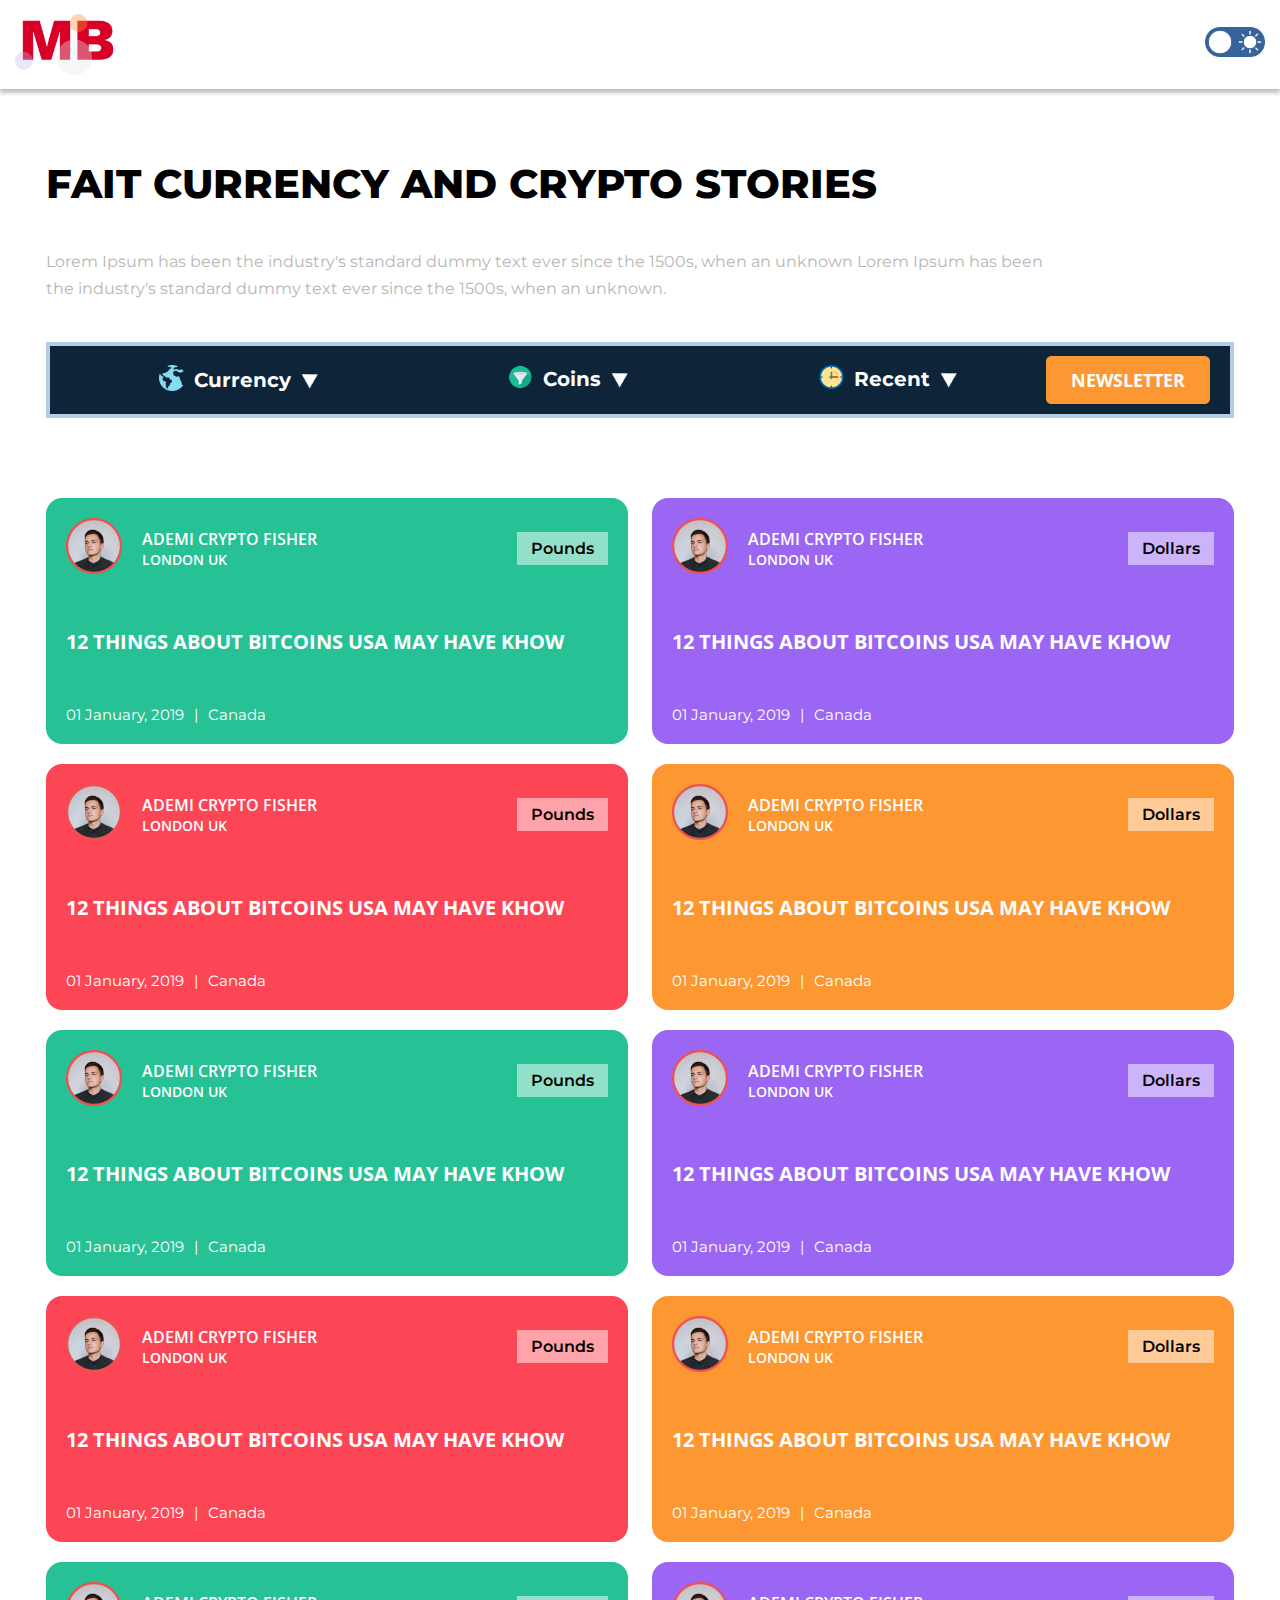
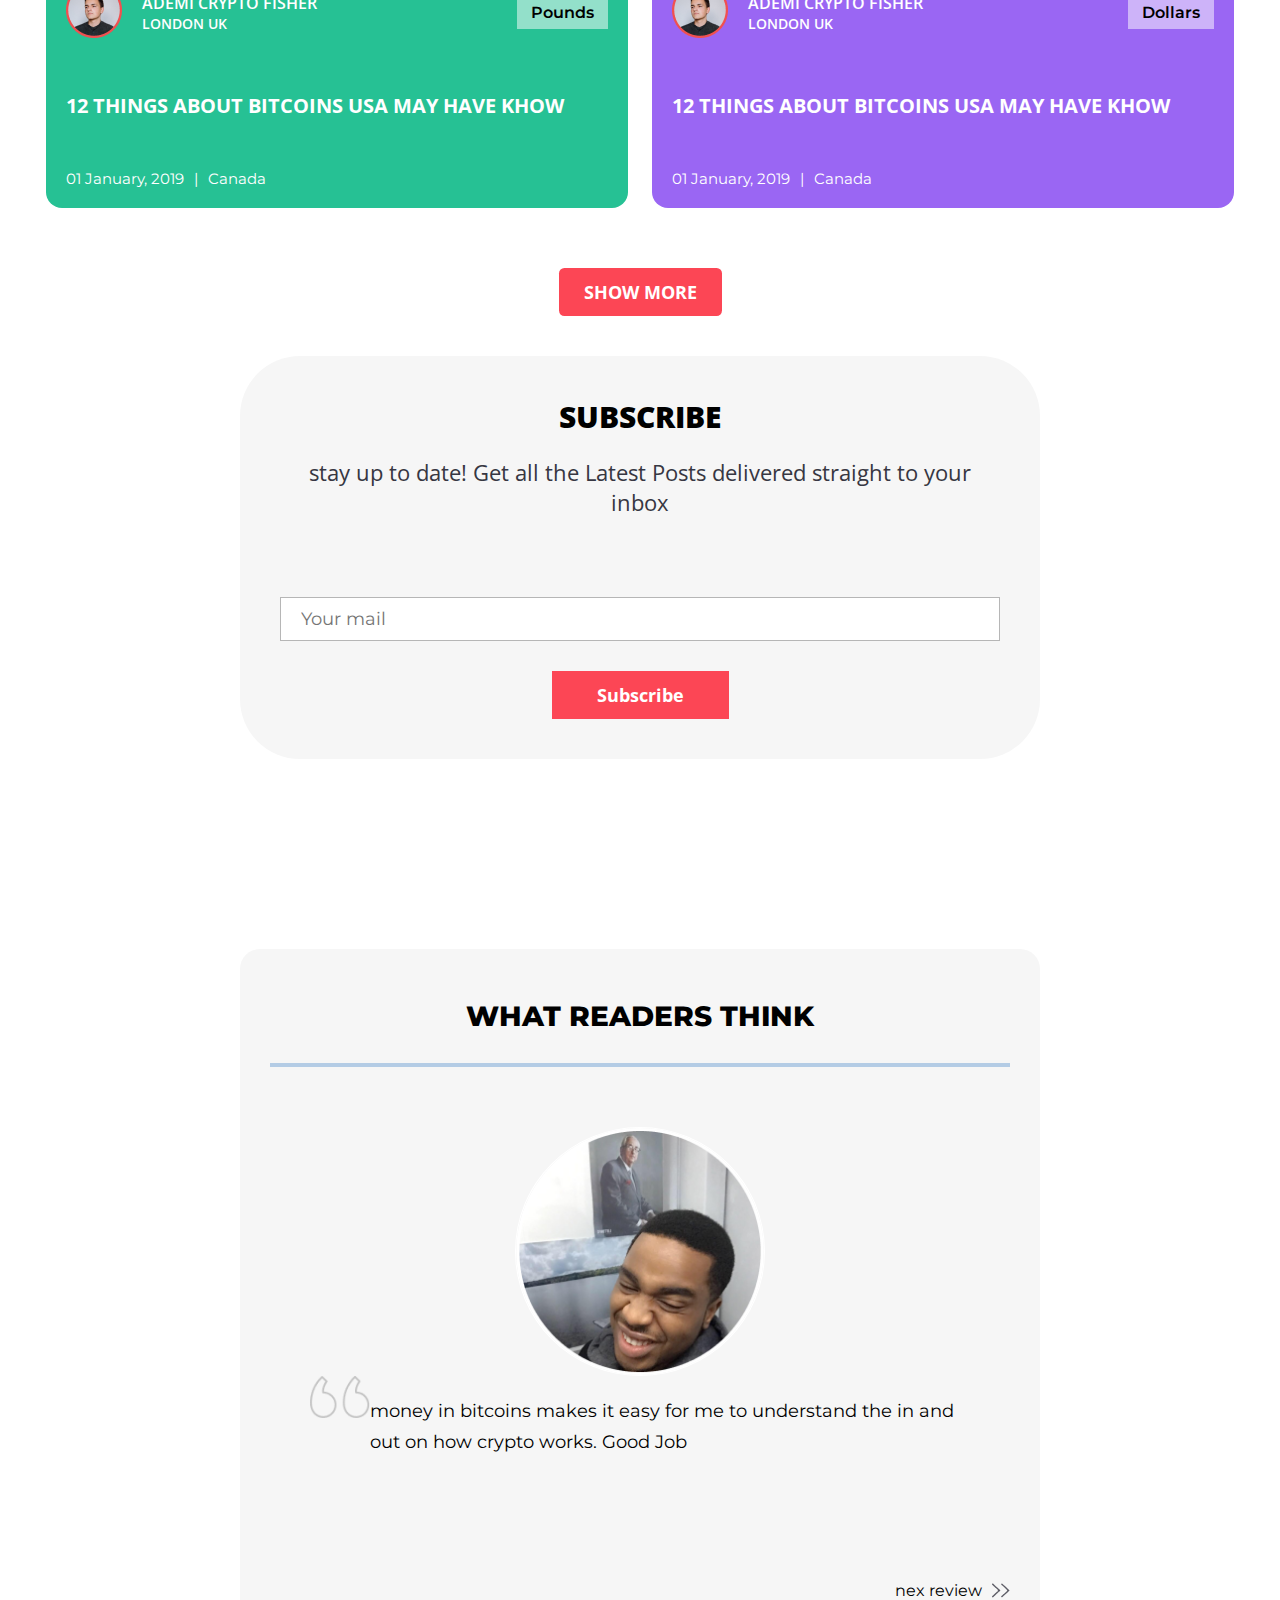
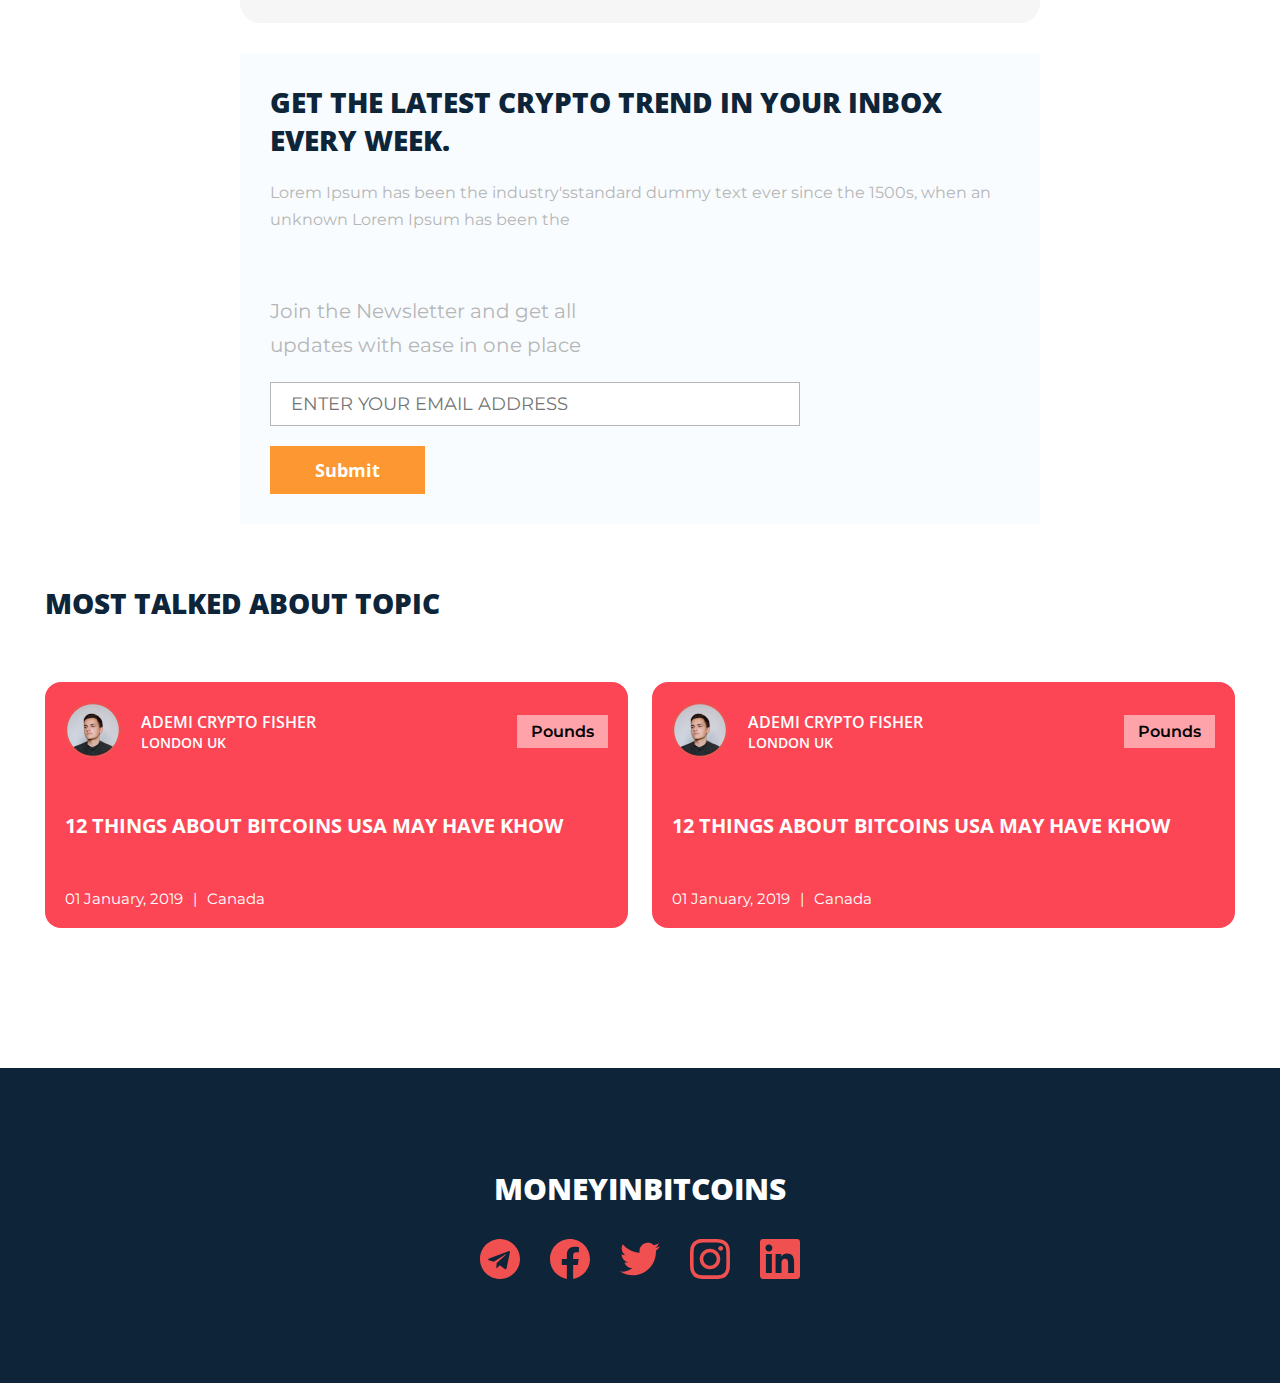
==== index.html @ 90f22c10 "Version 1.00" ====
<!DOCTYPE html>
<html lang="en">

<head>
    <meta charset="UTF-8">
    <meta name="viewport" content="width=device-width, initial-scale=1.0">
    <meta http-equiv="X-UA-Compatible" content="IE=edge">
    <title>MB</title>
    <link
        href="https://fonts.googleapis.com/css2?family=Montserrat:wght@400;600;700;800&family=Open+Sans:wght@400;500;600;700;800&display=swap"
        rel="stylesheet">
    <link rel="stylesheet" href="css/style.css">
</head>

<body>

    <!-- ============= Header ============= -->
    <header class="header">
        <div class="header__container container">
            <div class="header__content">
                <a href="index.html" class="logo">
                    <img src="img/icons/logo.png" width="100" alt="">
                </a>
                <div class="header__input">
                    <img src="img/icons/heeader-input.png" width="60" alt="">
                </div>
            </div>
        </div>
    </header>
    <main class="main">
        <div class="main__container container">
            <div class="main__content">
                <!-- ============= Stories ============= -->
                <section class="stories">
                    <header class="stories-header">
                        <h1 class="stories-header__h1">
                            FAIT CURRENCY AND CRYPTO STORIES
                        </h1>
                        <div class="stories-header__text text">
                            Lorem Ipsum has been the industry's standard dummy text ever since the 1500s, when an
                            unknown Lorem Ipsum has been the industry's standard dummy text ever since the 1500s, when
                            an unknown.
                        </div>
                    </header>
                    <div class="menu">
                        <nav class="menu__nav">
                            <div class="menu__item">
                                <div class="menu__group">
                                    <div class="menu__icon">
                                        <img src="img/icons/earth.png" width="25" alt="">
                                    </div>
                                    <div class="menu__name">currency</div>
                                    <div class="menu__arrow">
                                        <img src="img/icons/arrow-down.png" width="17" alt="">
                                    </div>
                                </div>
                            </div>
                            <div class="menu__item">
                                <div class="menu__group">
                                    <div class="menu__icon">
                                        <img src="img/icons/tool.png" width="25" alt="">
                                    </div>
                                    <div class="menu__name">coins</div>
                                    <div class="menu__arrow">
                                        <img src="img/icons/arrow-down.png" width="17" alt="">
                                    </div>
                                </div>
                            </div>
                            <div class="menu__item">
                                <div class="menu__group">
                                    <div class="menu__icon">
                                        <img src="img/icons/clock.png" width="25" alt="">
                                    </div>
                                    <div class="menu__name">recent</div>
                                    <div class="menu__arrow">
                                        <img src="img/icons/arrow-down.png" width="17" alt="">
                                    </div>
                                </div>
                            </div>
                        </nav>
                        <div class="menu__btn">
                            <button class="btn btn--orange">newsletter</button>
                        </div>
                    </div>
                    <div class="stories__content">
                        <a href="post.html" class="card card--success">
                            <div class="card__content">
                                <header class="card__header">
                                    <div class="card__user">
                                        <div class="card__photo">
                                            <img src="img/stories/person-1.png" alt="">
                                        </div>
                                        <div class="card__info">
                                            <h5 class="card__fullname">aDEMI CRYPTO FISHER</h5>
                                            <address class="card__location">London uk</address>
                                        </div>

                                    </div>
                                    <div class="card__currency">pounds</div>
                                </header>
                                <h3 class="card__h3">
                                    12 THINGS ABOUT BITCOINS USA
                                    MAY HAVE KHOW
                                </h3>
                                <footer class="card__footer">
                                    <div class="card__date">01 January, 2019</div>
                                    <div class="card__country">Canada</div>

                                </footer>
                            </div>
                        </a>
                        <a href="post.html" class="card card--purple">
                            <div class="card__content">
                                <header class="card__header">
                                    <div class="card__user">
                                        <div class="card__photo">
                                            <img src="img/stories/person-1.png" alt="">
                                        </div>
                                        <div class="card__info">
                                            <h5 class="card__fullname">aDEMI CRYPTO FISHER</h5>
                                            <address class="card__location">London uk</address>
                                        </div>

                                    </div>
                                    <div class="card__currency">dollars</div>
                                </header>
                                <h3 class="card__h3">
                                    12 THINGS ABOUT BITCOINS USA
                                    MAY HAVE KHOW
                                </h3>
                                <footer class="card__footer">
                                    <div class="card__date">01 January, 2019</div>
                                    <div class="card__country">Canada</div>

                                </footer>
                            </div>
                        </a>
                        <a href="post.html" class="card card--alert">
                            <div class="card__content">
                                <header class="card__header">
                                    <div class="card__user">
                                        <div class="card__photo">
                                            <img src="img/stories/person-1.png" alt="">
                                        </div>
                                        <div class="card__info">
                                            <h5 class="card__fullname">aDEMI CRYPTO FISHER</h5>
                                            <address class="card__location">London uk</address>
                                        </div>

                                    </div>
                                    <div class="card__currency">pounds</div>
                                </header>
                                <h3 class="card__h3">
                                    12 THINGS ABOUT BITCOINS USA
                                    MAY HAVE KHOW
                                </h3>
                                <footer class="card__footer">
                                    <div class="card__date">01 January, 2019</div>
                                    <div class="card__country">Canada</div>

                                </footer>
                            </div>
                        </a>
                        <a href="post.html" class="card card--orange">
                            <div class="card__content">
                                <header class="card__header">
                                    <div class="card__user">
                                        <div class="card__photo">
                                            <img src="img/stories/person-1.png" alt="">
                                        </div>
                                        <div class="card__info">
                                            <h5 class="card__fullname">aDEMI CRYPTO FISHER</h5>
                                            <address class="card__location">London uk</address>
                                        </div>

                                    </div>
                                    <div class="card__currency">dollars</div>
                                </header>
                                <h3 class="card__h3">
                                    12 THINGS ABOUT BITCOINS USA
                                    MAY HAVE KHOW
                                </h3>
                                <footer class="card__footer">
                                    <div class="card__date">01 January, 2019</div>
                                    <div class="card__country">Canada</div>

                                </footer>
                            </div>
                        </a>
                        <a href="post.html" class="card card--success">
                            <div class="card__content">
                                <header class="card__header">
                                    <div class="card__user">
                                        <div class="card__photo">
                                            <img src="img/stories/person-1.png" alt="">
                                        </div>
                                        <div class="card__info">
                                            <h5 class="card__fullname">aDEMI CRYPTO FISHER</h5>
                                            <address class="card__location">London uk</address>
                                        </div>

                                    </div>
                                    <div class="card__currency">pounds</div>
                                </header>
                                <h3 class="card__h3">
                                    12 THINGS ABOUT BITCOINS USA
                                    MAY HAVE KHOW
                                </h3>
                                <footer class="card__footer">
                                    <div class="card__date">01 January, 2019</div>
                                    <div class="card__country">Canada</div>

                                </footer>
                            </div>
                        </a>
                        <a href="post.html" class="card card--purple">
                            <div class="card__content">
                                <header class="card__header">
                                    <div class="card__user">
                                        <div class="card__photo">
                                            <img src="img/stories/person-1.png" alt="">
                                        </div>
                                        <div class="card__info">
                                            <h5 class="card__fullname">aDEMI CRYPTO FISHER</h5>
                                            <address class="card__location">London uk</address>
                                        </div>

                                    </div>
                                    <div class="card__currency">dollars</div>
                                </header>
                                <h3 class="card__h3">
                                    12 THINGS ABOUT BITCOINS USA
                                    MAY HAVE KHOW
                                </h3>
                                <footer class="card__footer">
                                    <div class="card__date">01 January, 2019</div>
                                    <div class="card__country">Canada</div>

                                </footer>
                            </div>
                        </a>
                        <a href="post.html" class="card card--alert">
                            <div class="card__content">
                                <header class="card__header">
                                    <div class="card__user">
                                        <div class="card__photo">
                                            <img src="img/stories/person-1.png" alt="">
                                        </div>
                                        <div class="card__info">
                                            <h5 class="card__fullname">aDEMI CRYPTO FISHER</h5>
                                            <address class="card__location">London uk</address>
                                        </div>

                                    </div>
                                    <div class="card__currency">pounds</div>
                                </header>
                                <h3 class="card__h3">
                                    12 THINGS ABOUT BITCOINS USA
                                    MAY HAVE KHOW
                                </h3>
                                <footer class="card__footer">
                                    <div class="card__date">01 January, 2019</div>
                                    <div class="card__country">Canada</div>

                                </footer>
                            </div>
                        </a>
                        <a href="post.html" class="card card--orange">
                            <div class="card__content">
                                <header class="card__header">
                                    <div class="card__user">
                                        <div class="card__photo">
                                            <img src="img/stories/person-1.png" alt="">
                                        </div>
                                        <div class="card__info">
                                            <h5 class="card__fullname">aDEMI CRYPTO FISHER</h5>
                                            <address class="card__location">London uk</address>
                                        </div>

                                    </div>
                                    <div class="card__currency">dollars</div>
                                </header>
                                <h3 class="card__h3">
                                    12 THINGS ABOUT BITCOINS USA
                                    MAY HAVE KHOW
                                </h3>
                                <footer class="card__footer">
                                    <div class="card__date">01 January, 2019</div>
                                    <div class="card__country">Canada</div>

                                </footer>
                            </div>
                        </a>
                        <a href="post.html" class="card card--success">
                            <div class="card__content">
                                <header class="card__header">
                                    <div class="card__user">
                                        <div class="card__photo">
                                            <img src="img/stories/person-1.png" alt="">
                                        </div>
                                        <div class="card__info">
                                            <h5 class="card__fullname">aDEMI CRYPTO FISHER</h5>
                                            <address class="card__location">London uk</address>
                                        </div>

                                    </div>
                                    <div class="card__currency">pounds</div>
                                </header>
                                <h3 class="card__h3">
                                    12 THINGS ABOUT BITCOINS USA
                                    MAY HAVE KHOW
                                </h3>
                                <footer class="card__footer">
                                    <div class="card__date">01 January, 2019</div>
                                    <div class="card__country">Canada</div>

                                </footer>
                            </div>
                        </a>
                        <a href="post.html" class="card card--purple">
                            <div class="card__content">
                                <header class="card__header">
                                    <div class="card__user">
                                        <div class="card__photo">
                                            <img src="img/stories/person-1.png" alt="">
                                        </div>
                                        <div class="card__info">
                                            <h5 class="card__fullname">aDEMI CRYPTO FISHER</h5>
                                            <address class="card__location">London uk</address>
                                        </div>

                                    </div>
                                    <div class="card__currency">dollars</div>
                                </header>
                                <h3 class="card__h3">
                                    12 THINGS ABOUT BITCOINS USA
                                    MAY HAVE KHOW
                                </h3>
                                <footer class="card__footer">
                                    <div class="card__date">01 January, 2019</div>
                                    <div class="card__country">Canada</div>

                                </footer>
                            </div>
                        </a>
                    </div>
                    <div class="center">
                        <button class="btn btn--alert">Show more</button>
                    </div>
                    <form action="" class="subscribe">
                        <h3 class="subscribe__h3">subscribe</h3>
                        <h5 class="subscribe__h5">stay up to date! Get all the Latest Posts delivered straight to your
                            inbox </h5>
                        <div class="subscribe__input">
                            <input type="email" placeholder="Your mail" class=" input">
                        </div>
                        <div class="center">
                            <button class="btn btn--alt btn--alert">subscribe</button>
                        </div>

                    </form>
                </section>
                <aside class="sidebar">

                    <div class="review">
                        <h3 class="review__h3">what readers think</h3>
                        <div class="review__slider">
                            <div class="review__slide">
                                <div class="review__photo">
                                    <img src="img/main/person-1.png" alt="">
                                </div>
                                <div class="review__quote">
                                    <div class="review__quotemark">
                                        <img src="img/icons/quote-mark.png" width="60" alt="">
                                    </div>
                                    <div class="review__text">
                                        money in bitcoins makes it easy for me to understand the in and out on how
                                        crypto works. Good Job
                                    </div>


                                </div>
                            </div>
                        </div>
                        <footer class="review__footer">
                            <div class="review__next">
                                <span>nex review</span>
                                <div class="review__icon">
                                    <img src="img/icons/double-arrow.png" alt="">
                                </div>
                            </div>
                        </footer>
                    </div>
                    <div class="newsletter">
                        <div class="newsletter__content">
                            <h3 class="newsletter__h3">
                                GET THE LATEST CRYPTO TREND IN YOUR INBOX EVERY WEEK.
                            </h3>
                            <p class="newsletter__text text">
                                Lorem Ipsum has been the industry'sstandard dummy text ever since the 1500s, when an
                                unknown Lorem Ipsum has been the
                            </p>
                            <form action="" class="newsletter-form">
                                <h5 class="newsletter-form__h5">Join the Newsletter and get all
                                    updates with ease in one place</h5>
                                <div class="newsletter-form__input">
                                    <input class="input" placeholder="ENTER YOUR EMAIL ADDRESS" type="email" name=""
                                        id="">
                                </div>
                                <div class="newsletter-form__btn">
                                    <button class="btn btn--orange btn--alt">submit</button>
                                </div>

                            </form>


                        </div>
                    </div>
                    <div class="popular">
                        <div class="popular__container">
                            <h3 class="popular__h3">most talked about topic</h3>
                            <div class="popular__content">

                                <a href="post.html" class="card card--alert">
                                    <div class="card__content">
                                        <header class="card__header">
                                            <div class="card__user">
                                                <div class="card__photo">
                                                    <img src="img/stories/person-1.png" alt="">
                                                </div>
                                                <div class="card__info">
                                                    <h5 class="card__fullname">aDEMI CRYPTO FISHER</h5>
                                                    <address class="card__location">London uk</address>
                                                </div>

                                            </div>
                                            <div class="card__currency">pounds</div>
                                        </header>
                                        <h3 class="card__h3">
                                            12 THINGS ABOUT BITCOINS USA
                                            MAY HAVE KHOW
                                        </h3>
                                        <footer class="card__footer">
                                            <div class="card__date">01 January, 2019</div>
                                            <div class="card__country">Canada</div>

                                        </footer>
                                    </div>
                                </a>
                                <a href="post.html" class="card card--alert">
                                    <div class="card__content">
                                        <header class="card__header">
                                            <div class="card__user">
                                                <div class="card__photo">
                                                    <img src="img/stories/person-1.png" alt="">
                                                </div>
                                                <div class="card__info">
                                                    <h5 class="card__fullname">aDEMI CRYPTO FISHER</h5>
                                                    <address class="card__location">London uk</address>
                                                </div>

                                            </div>
                                            <div class="card__currency">pounds</div>
                                        </header>
                                        <h3 class="card__h3">
                                            12 THINGS ABOUT BITCOINS USA
                                            MAY HAVE KHOW
                                        </h3>
                                        <footer class="card__footer">
                                            <div class="card__date">01 January, 2019</div>
                                            <div class="card__country">Canada</div>

                                        </footer>
                                    </div>
                                </a>
                            </div>
                        </div>

                    </div>
                </aside>

            </div>
        </div>

    </main>




    <!-- ============= Footer ============= -->
    <footer class="footer">
        <div class="footer__container container">
            <div class="footer__content">
                <h3 class="footer__h3">MONEYINBITCOINS</h3>
                <div class="footer__social">
                    <a href="#" class="footer__icon">
                        <img src="img/icons/telegram.svg" width="60" alt="">
                    </a>
                    <a href="#" class="footer__icon">
                        <img src="img/icons/facebook.svg" width="60" alt="">
                    </a>
                    <a href="#" class="footer__icon">
                        <img src="img/icons/twitter.svg" width="60" alt="">
                    </a>
                    <a href="#" class="footer__icon">
                        <img src="img/icons/instagram.svg" width="60" alt="">
                    </a>
                    <a href="#" class="footer__icon">
                        <img src="img/icons/linkedin.svg" width="60" alt="">
                    </a>
                </div>
            </div>
        </div>
    </footer>


    <script src="js/main.js"></script>
</body>

</html>
---- css/style.css ----
/* Colors
=================== */
/* Box shadow
=================== */
/* Fonts
=================== */
/* Media queries
=================== */
/* General styles
 ===================*/
* {
  margin: 0;
  padding: 0;
  box-sizing: border-box; }

html {
  font-size: 10px;
  scroll-behavior: smooth;
  --color-black: #000;
  --color-dark: #373742;
  --color-dark-alt: #0E2439;
  --color-gray: #B6B6B6;
  --color-light-gray: #E4E8EC;
  --color-light: #F6F6F6;
  --color-light-alt: #F8FCFF;
  --color-success: #26C194;
  --color-purple: #9A66F3;
  --color-dark-blue: #4D6D93;
  --color-alert: #FC4655;
  --color-orange: #FD9731;
  --color-white: #fff; }

body {
  font-family: "Montserrat", sans-serif;
  font-size: 1.5rem; }

h1,
h2,
h3,
h4,
h5,
h6 {
  font-family: "Open Sans", sans-serif; }

a {
  text-decoration: none;
  color: #000; }

ul,
li {
  list-style: none; }

.container {
  max-width: 2340px;
  padding: 0 1.5rem;
  margin: 0 auto; }
  @media (max-width: 550px) {
    .container {
      padding: 0 1rem; } }

.container-sm {
  max-width: 1560px;
  padding: 0 1.5rem;
  margin: 0 auto; }
  @media (max-width: 550px) {
    .container-sm {
      padding: 0 1rem; } }

.text {
  color: var(--color-gray);
  font-size: 2.2rem;
  line-height: 1.7;
  margin-top: 1rem; }
  .text--alt {
    color: var(--color-dark); }
  @media (max-width: 1600px) {
    .text {
      font-size: 1.8rem; } }
  @media (max-width: 1370px) {
    .text {
      font-size: 1.6rem; } }

.heading-lg {
  font-size: 5rem;
  padding: 2rem 0;
  text-align: center;
  border-bottom: 1px solid var(--color-light-gray); }
  @media (max-width: 1600px) {
    .heading-lg {
      font-size: 4rem; } }
  @media (max-width: 1470px) {
    .heading-lg {
      font-size: 3.2rem; } }
  @media (max-width: 740px) {
    .heading-lg {
      font-size: 2.8rem; } }
  @media (max-width: 550px) {
    .heading-lg {
      font-size: 2.4rem; } }

.heading-underlined {
  font-size: 5rem;
  padding: 4rem 0;
  text-align: center;
  text-transform: uppercase;
  font-weight: 800;
  color: var(--color-dark-alt);
  position: relative;
  display: block; }
  @media (max-width: 1600px) {
    .heading-underlined {
      font-size: 4rem; } }
  @media (max-width: 1470px) {
    .heading-underlined {
      font-size: 3.2rem; } }
  @media (max-width: 740px) {
    .heading-underlined {
      font-size: 2.8rem; } }
  @media (max-width: 550px) {
    .heading-underlined {
      font-size: 2.4rem; } }
  .heading-underlined::after {
    max-width: 600px;
    width: 100%;
    height: 20px;
    content: '';
    display: block;
    background-color: rgba(45, 128, 32, 0.4);
    margin: 1rem auto; }
    @media (max-width: 1470px) {
      .heading-underlined::after {
        height: 12px; } }

.center {
  display: flex;
  justify-content: center; }

.btn {
  border: none;
  font-family: "Open Sans", sans-serif;
  text-transform: uppercase;
  font-size: 2.2rem;
  padding: 1.2rem 2.5rem;
  font-weight: 700;
  color: var(--color-white);
  border-radius: .3em; }
  @media (max-width: 1370px) {
    .btn {
      font-size: 1.8rem; } }
  @media (max-width: 380px) {
    .btn {
      font-size: 1.5rem; } }
  .btn:hover {
    cursor: pointer; }
  .btn:focus {
    outline: none; }
  .btn--orange {
    background-color: var(--color-orange); }
  .btn--alert {
    background-color: var(--color-alert); }
  .btn--alt {
    border-radius: 0;
    padding: 1.2rem 4.5rem;
    text-transform: capitalize; }
  .btn--bordered {
    background-color: var(--color-light);
    color: var(--color-dark);
    border-radius: 0;
    padding: 1rem 2rem;
    text-transform: capitalize; }

.input {
  border: 1px solid var(--color-gray);
  box-sizing: border-box;
  padding: 1rem 2rem;
  font-size: 2.4rem;
  font-family: "Montserrat", sans-serif;
  width: 100%; }
  @media (max-width: 1470px) {
    .input {
      font-size: 1.8rem; } }
  .input:focus {
    outline: none; }

/* Header
===================*/
.header {
  -webkit-box-shadow: 0px 4px 4px rgba(0, 0, 0, 0.25);
  box-shadow: 0px 4px 4px rgba(0, 0, 0, 0.25);
  padding: 1rem 0; }
  .header__content {
    display: -webkit-box;
    display: -webkit-flex;
    display: -ms-flexbox;
    display: flex;
    -webkit-box-align: center;
    -webkit-align-items: center;
    -ms-flex-align: center;
    align-items: center;
    -webkit-box-pack: justify;
    -webkit-justify-content: space-between;
    -ms-flex-pack: justify;
    justify-content: space-between; }

/* Main
===================*/
.main__content {
  display: -webkit-box;
  display: -webkit-flex;
  display: -ms-flexbox;
  display: flex;
  -webkit-box-pack: justify;
  -webkit-justify-content: space-between;
  -ms-flex-pack: justify;
  justify-content: space-between;
  -webkit-flex-wrap: wrap;
  -ms-flex-wrap: wrap;
  flex-wrap: wrap; }
  @media (max-width: 1370px) {
    .main__content {
      -webkit-box-pack: center;
      -webkit-justify-content: center;
      -ms-flex-pack: center;
      justify-content: center; } }

.stories {
  -webkit-flex-basis: 60%;
  -ms-flex-preferred-size: 60%;
  flex-basis: 60%;
  padding: 7rem 0; }
  @media (max-width: 1370px) {
    .stories {
      -webkit-flex-basis: 65%;
      -ms-flex-preferred-size: 65%;
      flex-basis: 65%; } }
  @media (max-width: 1370px) {
    .stories {
      -webkit-flex-basis: 95%;
      -ms-flex-preferred-size: 95%;
      flex-basis: 95%; } }
  .stories__content {
    padding: 6rem 0;
    display: -webkit-box;
    display: -webkit-flex;
    display: -ms-flexbox;
    display: flex;
    -webkit-box-pack: justify;
    -webkit-justify-content: space-between;
    -ms-flex-pack: justify;
    justify-content: space-between;
    -webkit-flex-wrap: wrap;
    -ms-flex-wrap: wrap;
    flex-wrap: wrap; }
    @media (max-width: 900px) {
      .stories__content {
        -webkit-box-pack: center;
        -webkit-justify-content: center;
        -ms-flex-pack: center;
        justify-content: center; } }
    .stories__content .card {
      -webkit-flex-basis: 49%;
      -ms-flex-preferred-size: 49%;
      flex-basis: 49%; }
      @media (max-width: 900px) {
        .stories__content .card {
          -webkit-flex-basis: 100%;
          -ms-flex-preferred-size: 100%;
          flex-basis: 100%; } }

.stories-header__h1 {
  font-family: "Montserrat", sans-serif;
  font-weight: 800;
  font-size: 5rem; }
  @media (max-width: 1600px) {
    .stories-header__h1 {
      font-size: 4rem; } }
  @media (max-width: 900px) {
    .stories-header__h1 {
      font-size: 3rem; } }
  @media (max-width: 550px) {
    .stories-header__h1 {
      -webkit-flex-basis: 2.4rem;
      -ms-flex-preferred-size: 2.4rem;
      flex-basis: 2.4rem; } }

.stories-header__text {
  max-width: 1000px;
  width: 100%;
  margin: 4rem 0; }

.menu {
  max-width: 1400px;
  padding: 1rem 2rem;
  background-color: var(--color-dark-alt);
  display: -webkit-box;
  display: -webkit-flex;
  display: -ms-flexbox;
  display: flex;
  -webkit-box-pack: justify;
  -webkit-justify-content: space-between;
  -ms-flex-pack: justify;
  justify-content: space-between;
  -webkit-box-align: center;
  -webkit-align-items: center;
  -ms-flex-align: center;
  align-items: center;
  -webkit-flex-wrap: wrap;
  -ms-flex-wrap: wrap;
  flex-wrap: wrap;
  border: 4px solid #B4CCE5; }
  @media (max-width: 740px) {
    .menu {
      -webkit-box-pack: center;
      -webkit-justify-content: center;
      -ms-flex-pack: center;
      justify-content: center;
      padding: 1rem; } }
  .menu__nav {
    display: -webkit-box;
    display: -webkit-flex;
    display: -ms-flexbox;
    display: flex;
    -webkit-box-pack: justify;
    -webkit-justify-content: space-between;
    -ms-flex-pack: justify;
    justify-content: space-between;
    max-width: 880px;
    -webkit-flex-basis: 70%;
    -ms-flex-preferred-size: 70%;
    flex-basis: 70%;
    margin: 0 auto; }
    @media (max-width: 740px) {
      .menu__nav {
        -webkit-flex-basis: 100%;
        -ms-flex-preferred-size: 100%;
        flex-basis: 100%; } }
  .menu__group {
    display: -webkit-box;
    display: -webkit-flex;
    display: -ms-flexbox;
    display: flex;
    -webkit-box-pack: justify;
    -webkit-justify-content: space-between;
    -ms-flex-pack: justify;
    justify-content: space-between;
    -webkit-box-align: center;
    -webkit-align-items: center;
    -ms-flex-align: center;
    align-items: center;
    cursor: pointer; }
  .menu__arrow {
    margin-top: 0.7rem; }
  @media (max-width: 510px) {
    .menu__icon {
      display: none; } }
  .menu__name {
    color: #fff;
    font-size: 2.5rem;
    text-transform: capitalize;
    margin: 0 1rem;
    font-weight: 700; }
    @media (max-width: 1600px) {
      .menu__name {
        font-size: 2rem; } }
    @media (max-width: 900px) {
      .menu__name {
        font-size: 1.8rem; } }
    @media (max-width: 550px) {
      .menu__name {
        font-size: 1.6rem; } }
  .menu__btn {
    -webkit-flex-basis: 10%;
    -ms-flex-preferred-size: 10%;
    flex-basis: 10%; }
    @media (max-width: 740px) {
      .menu__btn {
        -webkit-flex-basis: 100%;
        -ms-flex-preferred-size: 100%;
        flex-basis: 100%;
        margin: 1rem 0; } }
    @media (max-width: 740px) {
      .menu__btn button {
        width: 100%; } }

.card {
  border-radius: 1.6rem;
  padding: 2rem;
  margin-top: 2rem; }
  @media (max-width: 380px) {
    .card {
      padding: 1rem; } }
  .card--success {
    background-color: var(--color-success); }
  .card--purple {
    background-color: var(--color-purple); }
  .card--alert {
    background-color: var(--color-alert); }
  .card--orange {
    background-color: var(--color-orange); }
  .card__header {
    display: -webkit-box;
    display: -webkit-flex;
    display: -ms-flexbox;
    display: flex;
    -webkit-box-pack: justify;
    -webkit-justify-content: space-between;
    -ms-flex-pack: justify;
    justify-content: space-between;
    -webkit-box-align: center;
    -webkit-align-items: center;
    -ms-flex-align: center;
    align-items: center; }
  .card__user {
    display: -webkit-box;
    display: -webkit-flex;
    display: -ms-flexbox;
    display: flex;
    -webkit-box-align: center;
    -webkit-align-items: center;
    -ms-flex-align: center;
    align-items: center; }
  .card__info {
    margin-left: 2rem; }
  .card__fullname {
    font-family: "Open Sans", sans-serif;
    font-size: 1.8rem;
    font-weight: 600;
    color: var(--color-white);
    text-transform: uppercase; }
    @media (max-width: 1470px) {
      .card__fullname {
        font-size: 1.6rem; } }
  .card__h3 {
    color: var(--color-white);
    font-size: 3rem;
    text-transform: uppercase;
    margin: 5rem 0; }
    @media (max-width: 1600px) {
      .card__h3 {
        font-size: 2.4rem; } }
    @media (max-width: 1470px) {
      .card__h3 {
        font-size: 2rem; } }
    @media (max-width: 380px) {
      .card__h3 {
        font-size: 1.8rem; } }
  .card__location {
    font-family: "Open Sans", sans-serif;
    color: var(--color-white);
    text-transform: uppercase;
    font-size: 1.6rem;
    font-style: normal;
    font-weight: 600; }
    @media (max-width: 1470px) {
      .card__location {
        font-size: 1.4rem; } }
  .card__currency {
    background-color: rgba(255, 255, 255, 0.5);
    padding: 0.7rem 1.4rem;
    text-transform: capitalize;
    font-weight: 600;
    font-size: 1.8rem; }
    @media (max-width: 1470px) {
      .card__currency {
        font-size: 1.6rem; } }
    @media (max-width: 380px) {
      .card__currency {
        display: none; } }
  .card__footer {
    display: -webkit-box;
    display: -webkit-flex;
    display: -ms-flexbox;
    display: flex;
    color: var(--color-white); }
  .card__date::after {
    content: "|";
    display: inline-block;
    margin: 0 1rem;
    color: var(--color-white); }

.subscribe {
  max-width: 1400px;
  border-radius: 6rem;
  background-color: var(--color-light);
  padding: 4rem;
  margin: 8rem 0; }
  @media (max-width: 1370px) {
    .subscribe {
      max-width: 800px;
      margin: 4rem auto; } }
  @media (max-width: 900px) {
    .subscribe {
      border-radius: 2rem; } }
  @media (max-width: 550px) {
    .subscribe {
      padding: 2rem 1rem; } }
  .subscribe__h3 {
    color: var(--color-black);
    text-align: center;
    font-size: 3rem;
    font-weight: 800;
    text-transform: uppercase; }
    @media (max-width: 900px) {
      .subscribe__h3 {
        font-size: 2.4rem; } }
  .subscribe__h5 {
    color: var(--color-dark);
    font-size: 2.8rem;
    font-weight: 400;
    text-align: center;
    margin: 2rem 0; }
    @media (max-width: 1600px) {
      .subscribe__h5 {
        font-size: 2.2rem; } }
    @media (max-width: 900px) {
      .subscribe__h5 {
        font-size: 1.8rem; } }
  .subscribe__input {
    max-width: 900px;
    width: 100%;
    margin: 8rem auto 3rem; }

.sidebar {
  -webkit-flex-basis: 37%;
  -ms-flex-preferred-size: 37%;
  flex-basis: 37%;
  padding: 8rem 0; }
  @media (max-width: 1370px) {
    .sidebar {
      -webkit-flex-basis: 33%;
      -ms-flex-preferred-size: 33%;
      flex-basis: 33%; } }
  @media (max-width: 1370px) {
    .sidebar {
      -webkit-flex-basis: 100%;
      -ms-flex-preferred-size: 100%;
      flex-basis: 100%; } }
  @media (max-width: 900px) {
    .sidebar {
      padding: 4rem 0; } }

.review {
  width: 100%;
  background-color: var(--color-light);
  padding: 2rem 3rem;
  border-radius: 2rem;
  -webkit-box-sizing: border-box;
  box-sizing: border-box;
  max-width: 800px;
  margin: 0 auto; }
  .review__h3 {
    font-family: "Montserrat", sans-serif;
    font-weight: 800;
    font-size: 5rem;
    text-align: center;
    padding: 3rem 0;
    text-transform: uppercase;
    border-bottom: 4px solid #B4CCE5; }
    @media (max-width: 1600px) {
      .review__h3 {
        font-size: 3.2rem; } }
    @media (max-width: 1470px) {
      .review__h3 {
        font-size: 2.8rem; } }
    @media (max-width: 900px) {
      .review__h3 {
        font-size: 2.4rem; } }
  .review__slider {
    margin: 6rem 0; }
  .review__slide {
    display: -webkit-box;
    display: -webkit-flex;
    display: -ms-flexbox;
    display: flex;
    -webkit-box-orient: vertical;
    -webkit-box-direction: normal;
    -webkit-flex-direction: column;
    -ms-flex-direction: column;
    flex-direction: column;
    -webkit-box-align: center;
    -webkit-align-items: center;
    -ms-flex-align: center;
    align-items: center; }
  .review__photo {
    max-width: 250px;
    max-height: 250px;
    border-radius: 50%;
    overflow: hidden;
    border: 1px solid var(--color-white);
    margin: 0 auto; }
    .review__photo img {
      display: block;
      width: 100%;
      height: auto; }
  .review__quote {
    display: -webkit-box;
    display: -webkit-flex;
    display: -ms-flexbox;
    display: flex; }
  .review__text {
    max-width: 600px;
    font-size: 2.8rem;
    line-height: 1.7;
    margin: 2rem 0 6rem; }
    @media (max-width: 1600px) {
      .review__text {
        font-size: 2rem; } }
    @media (max-width: 1470px) {
      .review__text {
        font-size: 1.8rem; } }
    @media (max-width: 380px) {
      .review__text {
        font-size: 1.6rem; } }
  .review__footer {
    display: -webkit-box;
    display: -webkit-flex;
    display: -ms-flexbox;
    display: flex;
    -webkit-box-pack: end;
    -webkit-justify-content: flex-end;
    -ms-flex-pack: end;
    justify-content: flex-end; }
  .review__next {
    display: -webkit-box;
    display: -webkit-flex;
    display: -ms-flexbox;
    display: flex;
    -webkit-box-align: center;
    -webkit-align-items: center;
    -ms-flex-align: center;
    align-items: center; }
    .review__next span {
      font-size: 2rem; }
      @media (max-width: 1600px) {
        .review__next span {
          font-size: 1.6rem; } }
  .review__icon {
    margin-left: 0.3rem;
    margin-top: 0.5rem; }

.newsletter {
  background-color: var(--color-light-alt);
  padding: 3rem;
  margin: 3rem auto;
  max-width: 800px; }
  .newsletter__h3 {
    font-size: 5rem;
    font-weight: 900;
    color: var(--color-dark-alt);
    text-transform: uppercase; }
    @media (max-width: 1600px) {
      .newsletter__h3 {
        font-size: 3.2rem; } }
    @media (max-width: 1470px) {
      .newsletter__h3 {
        font-size: 2.8rem; } }
    @media (max-width: 900px) {
      .newsletter__h3 {
        font-size: 2.4rem; } }
  .newsletter__text {
    margin: 2rem 0; }

.newsletter-form {
  margin-top: 6rem; }
  .newsletter-form__h5 {
    max-width: 370px;
    font-weight: 400;
    font-family: "Montserrat", sans-serif;
    font-size: 2rem;
    line-height: 1.7;
    color: var(--color-gray); }
  .newsletter-form__input {
    max-width: 530px;
    margin: 2rem 0; }

.popular {
  width: 100%;
  margin: 3rem 0;
  padding: 3rem; }
  @media (max-width: 740px) {
    .popular {
      padding: 1rem; } }
  .popular__h3 {
    font-size: 5rem;
    font-weight: 900;
    color: var(--color-dark-alt);
    text-transform: uppercase;
    margin-bottom: 4rem;
    display: block; }
    @media (max-width: 1600px) {
      .popular__h3 {
        font-size: 3.2rem; } }
    @media (max-width: 1470px) {
      .popular__h3 {
        font-size: 2.8rem; } }
    @media (max-width: 900px) {
      .popular__h3 {
        font-size: 2.4rem; } }
  .popular__content {
    display: -webkit-box;
    display: -webkit-flex;
    display: -ms-flexbox;
    display: flex;
    -webkit-flex-wrap: wrap;
    -ms-flex-wrap: wrap;
    flex-wrap: wrap; }
    @media (max-width: 1370px) {
      .popular__content {
        -webkit-box-pack: justify;
        -webkit-justify-content: space-between;
        -ms-flex-pack: justify;
        justify-content: space-between; } }
    @media (max-width: 900px) {
      .popular__content {
        -webkit-box-pack: center;
        -webkit-justify-content: center;
        -ms-flex-pack: center;
        justify-content: center; } }
    .popular__content .card {
      max-width: 680px;
      -webkit-flex-basis: 100%;
      -ms-flex-preferred-size: 100%;
      flex-basis: 100%; }
      .popular__content .card:first-child {
        margin-top: 0; }
        @media (max-width: 1370px) {
          .popular__content .card:first-child {
            margin-top: 2rem; } }
      @media (max-width: 1370px) {
        .popular__content .card {
          -webkit-flex-basis: 49%;
          -ms-flex-preferred-size: 49%;
          flex-basis: 49%; } }
      @media (max-width: 900px) {
        .popular__content .card {
          -webkit-flex-basis: 100%;
          -ms-flex-preferred-size: 100%;
          flex-basis: 100%; } }

.subscribe-input {
  max-width: 1000px;
  margin: 3rem auto;
  padding: 2rem;
  border: 1px solid var(--color-light-gray);
  border-radius: .5rem;
  display: none; }
  .subscribe-input.active {
    display: block; }
  .subscribe-input__content {
    display: -webkit-box;
    display: -webkit-flex;
    display: -ms-flexbox;
    display: flex;
    -webkit-box-pack: justify;
    -webkit-justify-content: space-between;
    -ms-flex-pack: justify;
    justify-content: space-between;
    -webkit-box-align: center;
    -webkit-align-items: center;
    -ms-flex-align: center;
    align-items: center;
    -webkit-flex-wrap: wrap;
    -ms-flex-wrap: wrap;
    flex-wrap: wrap; }
  .subscribe-input__title {
    font-size: 2.4rem;
    color: var(--color-dark-alt);
    font-weight: 600; }
    @media (max-width: 1100px) {
      .subscribe-input__title {
        font-size: 1.8rem; } }
  .subscribe-input__group {
    display: -webkit-box;
    display: -webkit-flex;
    display: -ms-flexbox;
    display: flex;
    border: 2px solid var(--color-gray); }
    @media (max-width: 740px) {
      .subscribe-input__group {
        -webkit-box-ordinal-group: 4;
        -webkit-order: 3;
        -ms-flex-order: 3;
        order: 3;
        -webkit-flex-basis: 100%;
        -ms-flex-preferred-size: 100%;
        flex-basis: 100%;
        margin-top: 1rem; } }
  .subscribe-input__input {
    max-width: 460px;
    width: 100%; }
    .subscribe-input__input input {
      border: 0; }
  .subscribe-input__btn {
    border-left: 2px solid var(--color-gray); }
    @media (max-width: 740px) {
      .subscribe-input__btn {
        width: 40%; } }
    @media (max-width: 740px) {
      .subscribe-input__btn button {
        width: 100%; } }
  .subscribe-input__close {
    cursor: pointer; }
    @media (max-width: 740px) {
      .subscribe-input__close {
        -webkit-box-ordinal-group: 3;
        -webkit-order: 2;
        -ms-flex-order: 2;
        order: 2; } }

.post {
  padding: 3rem 0; }
  .post__content {
    margin: 6rem 0 4rem; }
  .post__img {
    margin: 4rem auto;
    max-width: 1400px; }
    .post__img img {
      display: block;
      height: auto;
      width: 100%; }
  .post__h3 {
    font-size: 4rem;
    font-weight: 600;
    color: var(--color-dark-blue);
    margin: 2rem 0; }
    @media (max-width: 1600px) {
      .post__h3 {
        font-size: 3.2rem; } }
    @media (max-width: 740px) {
      .post__h3 {
        font-size: 2.8rem; } }
    @media (max-width: 550px) {
      .post__h3 {
        font-size: 2.4rem; } }

.post-list {
  margin: 3rem 0;
  background-color: var(--color-light-alt);
  padding: 4rem 3rem; }
  @media (max-width: 550px) {
    .post-list {
      padding: 4rem 1rem; } }
  .post-list__item {
    font-size: 2.2rem;
    margin-top: 3rem; }
    @media (max-width: 1600px) {
      .post-list__item {
        font-size: 1.8rem; } }
    @media (max-width: 550px) {
      .post-list__item {
        font-size: 1.6rem; } }
    .post-list__item::before {
      content: '';
      display: inline-block;
      margin-right: 1rem;
      width: 10px;
      height: 10px;
      border-radius: 50%;
      vertical-align: middle;
      background-color: var(--color-dark-blue); }
    .post-list__item:first-child {
      margin-top: 0; }
    .post-list__item span {
      font-weight: 600; }

.share {
  max-width: 400px;
  margin: 0 auto; }
  .share__h4 {
    font-weight: 700;
    font-size: 2.4rem;
    margin: 3rem 0;
    text-align: center; }
  .share__content {
    display: -webkit-box;
    display: -webkit-flex;
    display: -ms-flexbox;
    display: flex;
    -webkit-box-pack: justify;
    -webkit-justify-content: space-between;
    -ms-flex-pack: justify;
    justify-content: space-between; }
  .share__icon {
    -webkit-flex-basis: 30%;
    -ms-flex-preferred-size: 30%;
    flex-basis: 30%;
    padding: 1.7rem .07rem;
    border-radius: .7rem;
    display: -webkit-box;
    display: -webkit-flex;
    display: -ms-flexbox;
    display: flex;
    -webkit-box-pack: center;
    -webkit-justify-content: center;
    -ms-flex-pack: center;
    justify-content: center;
    -webkit-box-align: center;
    -webkit-align-items: center;
    -ms-flex-align: center;
    align-items: center;
    cursor: pointer; }
    .share__icon:first-child {
      background-color: #2AB3E6; }
    .share__icon:nth-child(2) {
      background-color: #3B5994; }
    .share__icon:last-child {
      background-color: #C3222C; }

.author {
  max-width: 1200px;
  background-color: var(--color-light-gray);
  padding: 3rem 2rem;
  margin: 5rem auto 8rem; }
  .author__header {
    display: -webkit-box;
    display: -webkit-flex;
    display: -ms-flexbox;
    display: flex;
    -webkit-box-align: center;
    -webkit-align-items: center;
    -ms-flex-align: center;
    align-items: center; }
  .author__name {
    margin-left: 2rem;
    font-weight: 600;
    font-size: 2.4rem;
    line-height: 1.7; }
  .author__info {
    margin: 2rem 0;
    font-weight: 600; }
  .author__footer {
    display: -webkit-box;
    display: -webkit-flex;
    display: -ms-flexbox;
    display: flex; }
  .author__icon {
    margin-right: 1rem;
    width: 35px;
    height: 35px;
    border-radius: 50%;
    display: -webkit-box;
    display: -webkit-flex;
    display: -ms-flexbox;
    display: flex;
    -webkit-box-pack: center;
    -webkit-justify-content: center;
    -ms-flex-pack: center;
    justify-content: center;
    -webkit-box-align: center;
    -webkit-align-items: center;
    -ms-flex-align: center;
    align-items: center;
    background-color: var(--color-dark); }

.most-talked {
  margin: 2rem 0 12rem; }
  .most-talked__content {
    display: -webkit-box;
    display: -webkit-flex;
    display: -ms-flexbox;
    display: flex;
    -webkit-box-pack: justify;
    -webkit-justify-content: space-between;
    -ms-flex-pack: justify;
    justify-content: space-between;
    -webkit-flex-wrap: wrap;
    -ms-flex-wrap: wrap;
    flex-wrap: wrap; }
    @media (max-width: 840px) {
      .most-talked__content {
        -webkit-box-pack: center;
        -webkit-justify-content: center;
        -ms-flex-pack: center;
        justify-content: center; } }
    .most-talked__content .card {
      -webkit-flex-basis: 48%;
      -ms-flex-preferred-size: 48%;
      flex-basis: 48%; }
      @media (max-width: 900px) {
        .most-talked__content .card {
          -webkit-flex-basis: 49%;
          -ms-flex-preferred-size: 49%;
          flex-basis: 49%; } }
      @media (max-width: 840px) {
        .most-talked__content .card {
          -webkit-flex-basis: 100%;
          -ms-flex-preferred-size: 100%;
          flex-basis: 100%; } }

/* Footer
===================*/
.footer {
  background-color: var(--color-dark-alt);
  padding: 10rem 0; }
  .footer__content {
    max-width: 840px;
    width: 100%;
    display: -webkit-box;
    display: -webkit-flex;
    display: -ms-flexbox;
    display: flex;
    -webkit-box-orient: vertical;
    -webkit-box-direction: normal;
    -webkit-flex-direction: column;
    -ms-flex-direction: column;
    flex-direction: column;
    -webkit-box-align: center;
    -webkit-align-items: center;
    -ms-flex-align: center;
    align-items: center;
    margin: 0 auto; }
  .footer__h3 {
    text-align: center;
    color: var(--color-white);
    font-weight: 800;
    margin-bottom: 3rem;
    font-size: 5rem; }
    @media (max-width: 1470px) {
      .footer__h3 {
        font-size: 3rem; } }
    @media (max-width: 420px) {
      .footer__h3 {
        font-size: 2.4rem; } }
  .footer__social {
    margin: 0 auto;
    display: -webkit-box;
    display: -webkit-flex;
    display: -ms-flexbox;
    display: flex; }
  .footer__icon {
    margin-left: 3rem; }
    .footer__icon:first-child {
      margin: 0; }
    @media (max-width: 420px) {
      .footer__icon {
        margin-left: 1.7rem; } }
    @media (max-width: 1370px) {
      .footer__icon img {
        width: 40px; } }
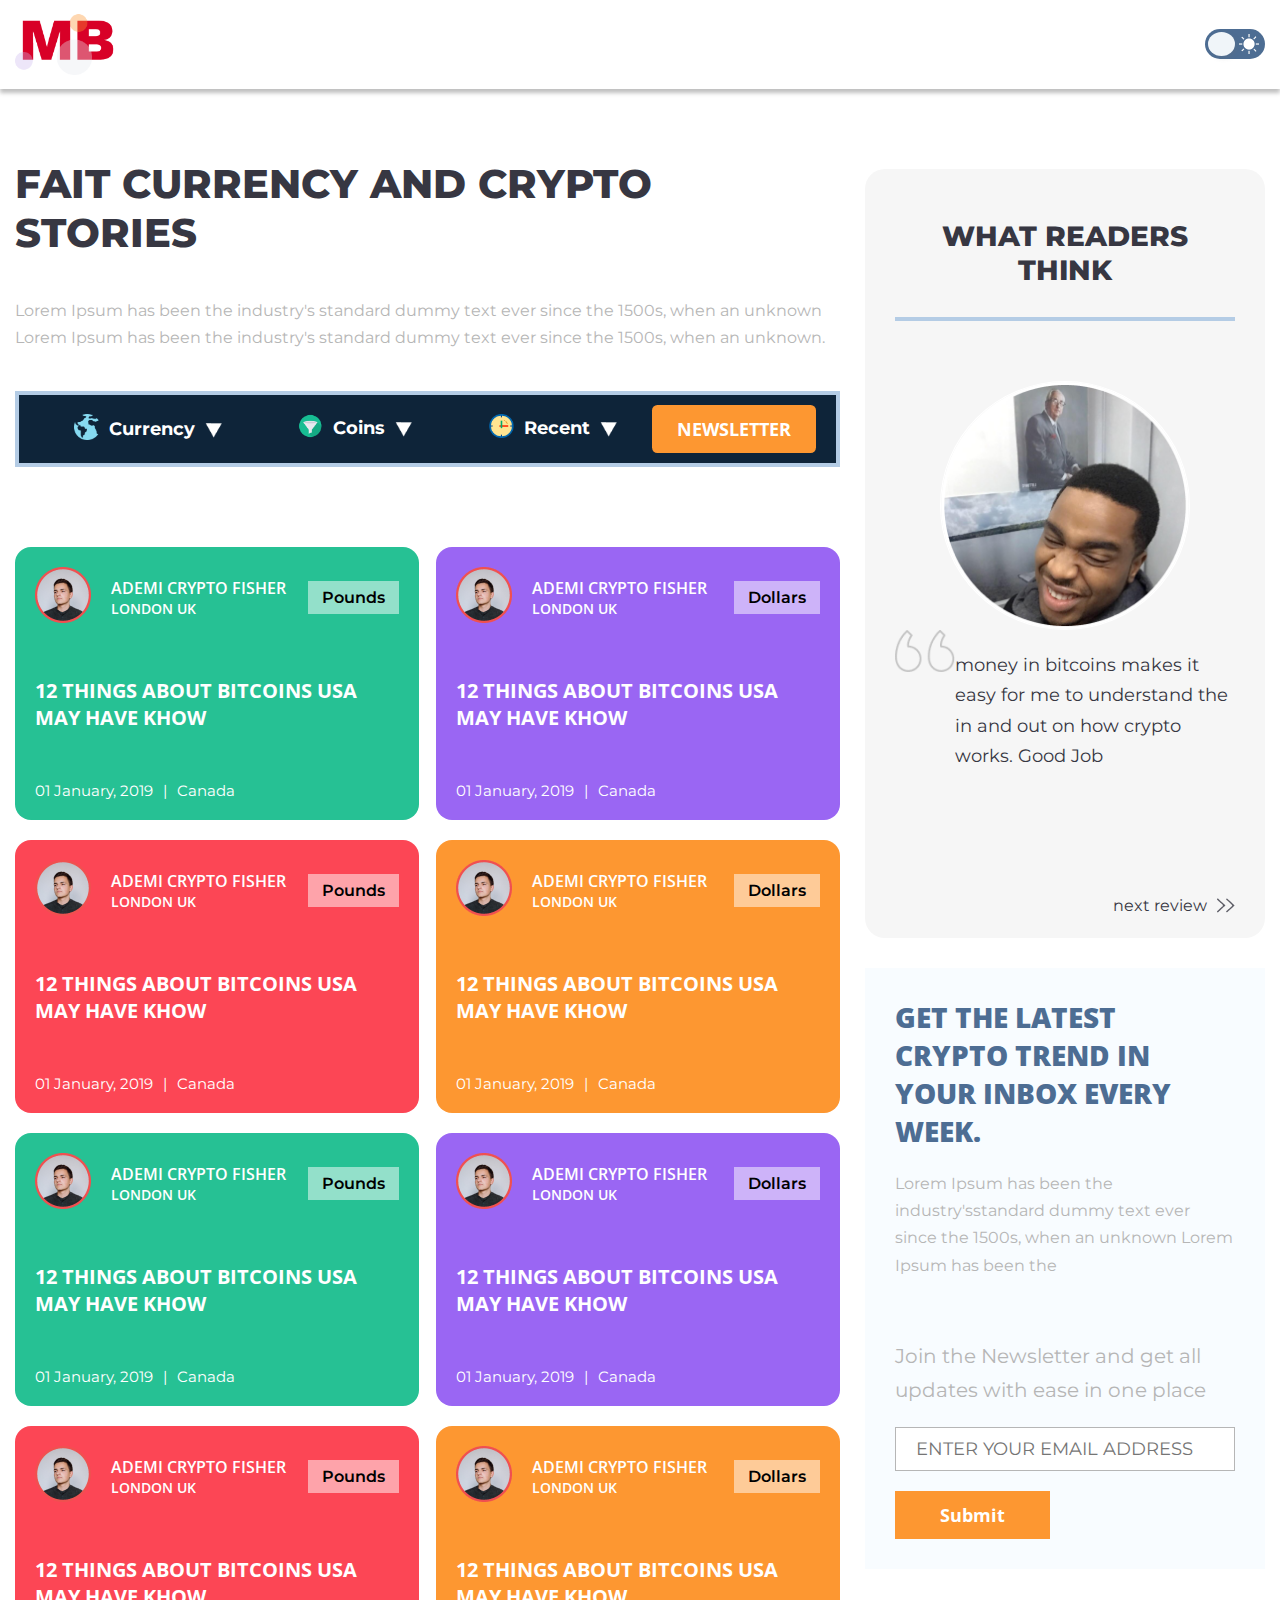
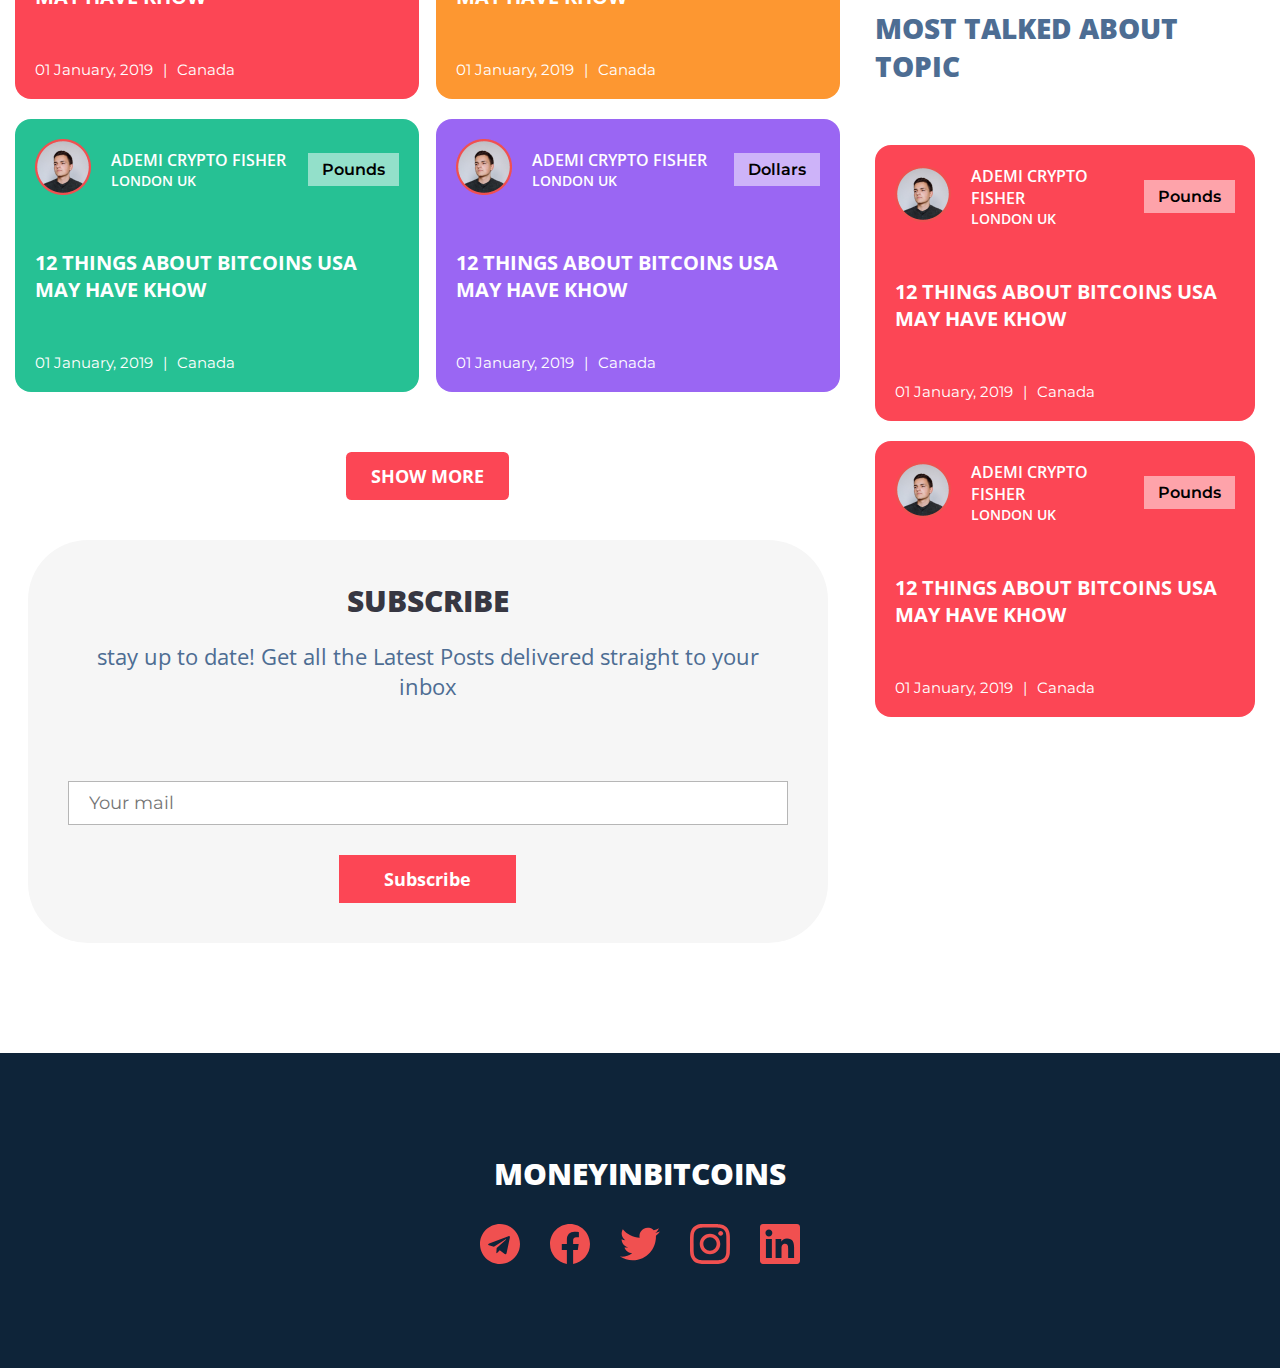
==== commit 3bbe1a0e: "Version 2.00" ====
--- a/index.html
+++ b/index.html
@@ -1,5 +1,5 @@
 <!DOCTYPE html>
-<html lang="en">
+<html lang="en" data-theme="light">
 
 <head>
     <meta charset="UTF-8">
@@ -22,7 +22,18 @@
                     <img src="img/icons/logo.png" width="100" alt="">
                 </a>
                 <div class="header__input">
-                    <img src="img/icons/heeader-input.png" width="60" alt="">
+                    <label>
+                        <input class="switch" type="checkbox" name="theme">
+                        <span class="switch-checkbox">
+                            <div class="circle-icon">
+                                <img src="img/icons/sun.png" width="20" alt="">
+                            </div>
+                            <div class="circle-icon2">
+                                <img src="img/icons/moon.png" width="20" alt="">
+                            </div>
+
+                        </span>
+                    </label>
                 </div>
             </div>
         </div>
@@ -365,26 +376,33 @@
                     <div class="review">
                         <h3 class="review__h3">what readers think</h3>
                         <div class="review__slider">
-                            <div class="review__slide">
-                                <div class="review__photo">
-                                    <img src="img/main/person-1.png" alt="">
-                                </div>
-                                <div class="review__quote">
-                                    <div class="review__quotemark">
-                                        <img src="img/icons/quote-mark.png" width="60" alt="">
-                                    </div>
-                                    <div class="review__text">
-                                        money in bitcoins makes it easy for me to understand the in and out on how
-                                        crypto works. Good Job
-                                    </div>
-
-
-                                </div>
-                            </div>
+                            <div class="review__wrapper">
+                                <div class="review__slide">
+                                    <div class="review__photo">
+                                        <img src="img/main/person-1.png" alt="">
+                                    </div>
+                                    <div class="review__quote">
+                                        <div class="review__quotemark">
+                                            <img src="img/icons/quote-mark.png" width="60" alt="">
+                                        </div>
+                                        <div class="review__text">
+                                            money in bitcoins makes it easy for me to understand the in and out on
+                                            how
+                                            crypto works. Good Job
+                                        </div>
+
+
+                                    </div>
+                                </div>
+                            </div>
+
+
+
+
                         </div>
                         <footer class="review__footer">
                             <div class="review__next">
-                                <span>nex review</span>
+                                <span>next review</span>
                                 <div class="review__icon">
                                     <img src="img/icons/double-arrow.png" alt="">
                                 </div>
@@ -513,8 +531,9 @@
         </div>
     </footer>
 
-
+    <script src="https://cdnjs.cloudflare.com/ajax/libs/jquery/3.6.0/jquery.min.js"></script>
     <script src="js/main.js"></script>
+
 </body>
 
 </html>--- a/css/style.css
+++ b/css/style.css
@@ -28,11 +28,36 @@
   --color-dark-blue: #4D6D93;
   --color-alert: #FC4655;
   --color-orange: #FD9731;
-  --color-white: #fff; }
+  --color-white: #fff;
+  --bg: #fff;
+  --color-heading: #373742;
+  --color-heading-alt: #4D6D93;
+  --bg-panel: #F6F6F6;
+  --bg-panel3: #E4E8EC;
+  --bg-panel-alt: #F8FCFF;
+  --color-text-dark: #373742; }
+
+html[data-theme='dark'] {
+  --bg: #333333;
+  --bg-panel: #434343;
+  --bg-panel-alt: #434343;
+  --bg-panel3: #434343;
+  --color-heading: #3694FF;
+  --color-heading-alt: #3694FF;
+  --color-text: #B5B5B5;
+  --color-text-dark: #B5B5B5; }
+
+html.transition,
+html.transition *,
+html.transition *:before,
+html.transition *:after {
+  transition: all 750ms !important;
+  transition-delay: 0 !important; }
 
 body {
   font-family: "Montserrat", sans-serif;
-  font-size: 1.5rem; }
+  font-size: 1.5rem;
+  background-color: var(--bg); }
 
 h1,
 h2,
@@ -72,7 +97,7 @@
   line-height: 1.7;
   margin-top: 1rem; }
   .text--alt {
-    color: var(--color-dark); }
+    color: var(--color-text-dark); }
   @media (max-width: 1600px) {
     .text {
       font-size: 1.8rem; } }
@@ -84,7 +109,8 @@
   font-size: 5rem;
   padding: 2rem 0;
   text-align: center;
-  border-bottom: 1px solid var(--color-light-gray); }
+  border-bottom: 1px solid var(--color-light-gray);
+  color: var(--color-heading); }
   @media (max-width: 1600px) {
     .heading-lg {
       font-size: 4rem; } }
@@ -104,7 +130,7 @@
   text-align: center;
   text-transform: uppercase;
   font-weight: 800;
-  color: var(--color-dark-alt);
+  color: var(--color-heading-alt);
   position: relative;
   display: block; }
   @media (max-width: 1600px) {
@@ -182,6 +208,80 @@
   .input:focus {
     outline: none; }
 
+/* Switch button
+ ===================*/
+label {
+  display: flex;
+  align-items: center; }
+
+.switch {
+  opacity: 0;
+  position: absolute;
+  width: 1px;
+  height: 1px;
+  z-index: -1; }
+
+.switch:checked ~ .switch-checkbox {
+  background: #fcde5a; }
+
+.switch:checked ~ .switch-checkbox:after {
+  left: 50%;
+  background: whitesmoke; }
+
+.switch:checked ~ .switch-checkbox:active::after {
+  left: 27%;
+  background: whitesmoke; }
+
+.switch:not(:checked) ~ .switch-checkbox:active {
+  background: #a3a3a3; }
+
+.switch:not(:checked) ~ .switch-checkbox:active::after {
+  background: #f8f8f8; }
+
+.switch-checkbox {
+  display: flex;
+  align-items: center;
+  width: 60px;
+  height: 30px;
+  position: relative;
+  cursor: pointer;
+  background: var(--color-dark-blue);
+  border-radius: 2em;
+  border: solid 3px rgba(255, 0, 0, 0);
+  transition: all 0.2s ease; }
+
+.switch-checkbox:after,
+.switch-checkbox:before {
+  position: relative;
+  display: flex;
+  content: "";
+  width: 50%;
+  height: 100%; }
+
+.switch-checkbox:after {
+  left: 0;
+  border-radius: 50%;
+  background: #f0f5f9;
+  transition: all 0.3s;
+  box-shadow: 2px 2px 5px rgba(110, 110, 110, 0.164); }
+
+span:active::after {
+  width: 72%;
+  border-radius: 2em; }
+
+.switch-checkbox:before {
+  display: none; }
+
+.circle-icon {
+  position: absolute;
+  top: 2px;
+  right: 5%; }
+
+.circle-icon2 {
+  position: absolute;
+  top: 2px;
+  left: 8%; }
+
 /* Header
 ===================*/
 .header {
@@ -216,7 +316,7 @@
   -webkit-flex-wrap: wrap;
   -ms-flex-wrap: wrap;
   flex-wrap: wrap; }
-  @media (max-width: 1370px) {
+  @media (max-width: 1240px) {
     .main__content {
       -webkit-box-pack: center;
       -webkit-justify-content: center;
@@ -228,16 +328,21 @@
   -ms-flex-preferred-size: 60%;
   flex-basis: 60%;
   padding: 7rem 0; }
-  @media (max-width: 1370px) {
+  @media (max-width: 1470px) {
     .stories {
-      -webkit-flex-basis: 65%;
-      -ms-flex-preferred-size: 65%;
-      flex-basis: 65%; } }
-  @media (max-width: 1370px) {
+      -webkit-flex-basis: 66%;
+      -ms-flex-preferred-size: 66%;
+      flex-basis: 66%; } }
+  @media (max-width: 1240px) {
     .stories {
       -webkit-flex-basis: 95%;
       -ms-flex-preferred-size: 95%;
       flex-basis: 95%; } }
+  @media (max-width: 1100px) {
+    .stories {
+      -webkit-flex-basis: 100%;
+      -ms-flex-preferred-size: 100%;
+      flex-basis: 100%; } }
   .stories__content {
     padding: 6rem 0;
     display: -webkit-box;
@@ -270,7 +375,8 @@
 .stories-header__h1 {
   font-family: "Montserrat", sans-serif;
   font-weight: 800;
-  font-size: 5rem; }
+  font-size: 5rem;
+  color: var(--color-heading); }
   @media (max-width: 1600px) {
     .stories-header__h1 {
       font-size: 4rem; } }
@@ -361,7 +467,7 @@
     font-weight: 700; }
     @media (max-width: 1600px) {
       .menu__name {
-        font-size: 2rem; } }
+        font-size: 1.8rem; } }
     @media (max-width: 900px) {
       .menu__name {
         font-size: 1.8rem; } }
@@ -481,7 +587,7 @@
 .subscribe {
   max-width: 1400px;
   border-radius: 6rem;
-  background-color: var(--color-light);
+  background-color: var(--bg-panel);
   padding: 4rem;
   margin: 8rem 0; }
   @media (max-width: 1370px) {
@@ -495,7 +601,7 @@
     .subscribe {
       padding: 2rem 1rem; } }
   .subscribe__h3 {
-    color: var(--color-black);
+    color: var(--color-heading);
     text-align: center;
     font-size: 3rem;
     font-weight: 800;
@@ -504,7 +610,7 @@
       .subscribe__h3 {
         font-size: 2.4rem; } }
   .subscribe__h5 {
-    color: var(--color-dark);
+    color: var(--color-heading-alt);
     font-size: 2.8rem;
     font-weight: 400;
     text-align: center;
@@ -525,12 +631,12 @@
   -ms-flex-preferred-size: 37%;
   flex-basis: 37%;
   padding: 8rem 0; }
-  @media (max-width: 1370px) {
+  @media (max-width: 1470px) {
     .sidebar {
-      -webkit-flex-basis: 33%;
-      -ms-flex-preferred-size: 33%;
-      flex-basis: 33%; } }
-  @media (max-width: 1370px) {
+      -webkit-flex-basis: 32%;
+      -ms-flex-preferred-size: 32%;
+      flex-basis: 32%; } }
+  @media (max-width: 1240px) {
     .sidebar {
       -webkit-flex-basis: 100%;
       -ms-flex-preferred-size: 100%;
@@ -540,13 +646,13 @@
       padding: 4rem 0; } }
 
 .review {
-  width: 100%;
-  background-color: var(--color-light);
+  background-color: var(--bg-panel);
   padding: 2rem 3rem;
   border-radius: 2rem;
   -webkit-box-sizing: border-box;
   box-sizing: border-box;
   max-width: 800px;
+  width: 100%;
   margin: 0 auto; }
   .review__h3 {
     font-family: "Montserrat", sans-serif;
@@ -555,7 +661,8 @@
     text-align: center;
     padding: 3rem 0;
     text-transform: uppercase;
-    border-bottom: 4px solid #B4CCE5; }
+    border-bottom: 4px solid #B4CCE5;
+    color: var(--color-heading); }
     @media (max-width: 1600px) {
       .review__h3 {
         font-size: 3.2rem; } }
@@ -566,7 +673,7 @@
       .review__h3 {
         font-size: 2.4rem; } }
   .review__slider {
-    margin: 6rem 0; }
+    margin: 6rem auto; }
   .review__slide {
     display: -webkit-box;
     display: -webkit-flex;
@@ -601,7 +708,8 @@
     max-width: 600px;
     font-size: 2.8rem;
     line-height: 1.7;
-    margin: 2rem 0 6rem; }
+    margin: 2rem 0 6rem;
+    color: var(--color-text-dark); }
     @media (max-width: 1600px) {
       .review__text {
         font-size: 2rem; } }
@@ -630,7 +738,8 @@
     -ms-flex-align: center;
     align-items: center; }
     .review__next span {
-      font-size: 2rem; }
+      font-size: 2rem;
+      color: var(--color-text-dark); }
       @media (max-width: 1600px) {
         .review__next span {
           font-size: 1.6rem; } }
@@ -639,14 +748,14 @@
     margin-top: 0.5rem; }
 
 .newsletter {
-  background-color: var(--color-light-alt);
+  background-color: var(--bg-panel-alt);
   padding: 3rem;
   margin: 3rem auto;
   max-width: 800px; }
   .newsletter__h3 {
     font-size: 5rem;
     font-weight: 900;
-    color: var(--color-dark-alt);
+    color: var(--color-heading-alt);
     text-transform: uppercase; }
     @media (max-width: 1600px) {
       .newsletter__h3 {
@@ -677,13 +786,13 @@
   width: 100%;
   margin: 3rem 0;
   padding: 3rem; }
-  @media (max-width: 740px) {
+  @media (max-width: 1370px) {
     .popular {
       padding: 1rem; } }
   .popular__h3 {
     font-size: 5rem;
     font-weight: 900;
-    color: var(--color-dark-alt);
+    color: var(--color-heading-alt);
     text-transform: uppercase;
     margin-bottom: 4rem;
     display: block; }
@@ -726,7 +835,7 @@
         @media (max-width: 1370px) {
           .popular__content .card:first-child {
             margin-top: 2rem; } }
-      @media (max-width: 1370px) {
+      @media (max-width: 1240px) {
         .popular__content .card {
           -webkit-flex-basis: 49%;
           -ms-flex-preferred-size: 49%;
@@ -764,7 +873,7 @@
     flex-wrap: wrap; }
   .subscribe-input__title {
     font-size: 2.4rem;
-    color: var(--color-dark-alt);
+    color: var(--color-heading);
     font-weight: 600; }
     @media (max-width: 1100px) {
       .subscribe-input__title {
@@ -789,7 +898,8 @@
     max-width: 460px;
     width: 100%; }
     .subscribe-input__input input {
-      border: 0; }
+      border: 0;
+      height: 100%; }
   .subscribe-input__btn {
     border-left: 2px solid var(--color-gray); }
     @media (max-width: 740px) {
@@ -835,14 +945,16 @@
 
 .post-list {
   margin: 3rem 0;
-  background-color: var(--color-light-alt);
+  background-color: var(--bg-panel-alt);
   padding: 4rem 3rem; }
   @media (max-width: 550px) {
     .post-list {
       padding: 4rem 1rem; } }
   .post-list__item {
     font-size: 2.2rem;
-    margin-top: 3rem; }
+    margin-top: 3rem;
+    line-height: 1.5;
+    color: var(--color-text-dark); }
     @media (max-width: 1600px) {
       .post-list__item {
         font-size: 1.8rem; } }
@@ -870,7 +982,8 @@
     font-weight: 700;
     font-size: 2.4rem;
     margin: 3rem 0;
-    text-align: center; }
+    text-align: center;
+    color: var(--color-heading); }
   .share__content {
     display: -webkit-box;
     display: -webkit-flex;
@@ -908,9 +1021,12 @@
 
 .author {
   max-width: 1200px;
-  background-color: var(--color-light-gray);
+  background-color: var(--bg-panel3);
   padding: 3rem 2rem;
   margin: 5rem auto 8rem; }
+  @media (max-width: 420px) {
+    .author {
+      padding: 3rem 1rem; } }
   .author__header {
     display: -webkit-box;
     display: -webkit-flex;
@@ -924,7 +1040,8 @@
     margin-left: 2rem;
     font-weight: 600;
     font-size: 2.4rem;
-    line-height: 1.7; }
+    line-height: 1.7;
+    color: var(--color-text-dark); }
   .author__info {
     margin: 2rem 0;
     font-weight: 600; }
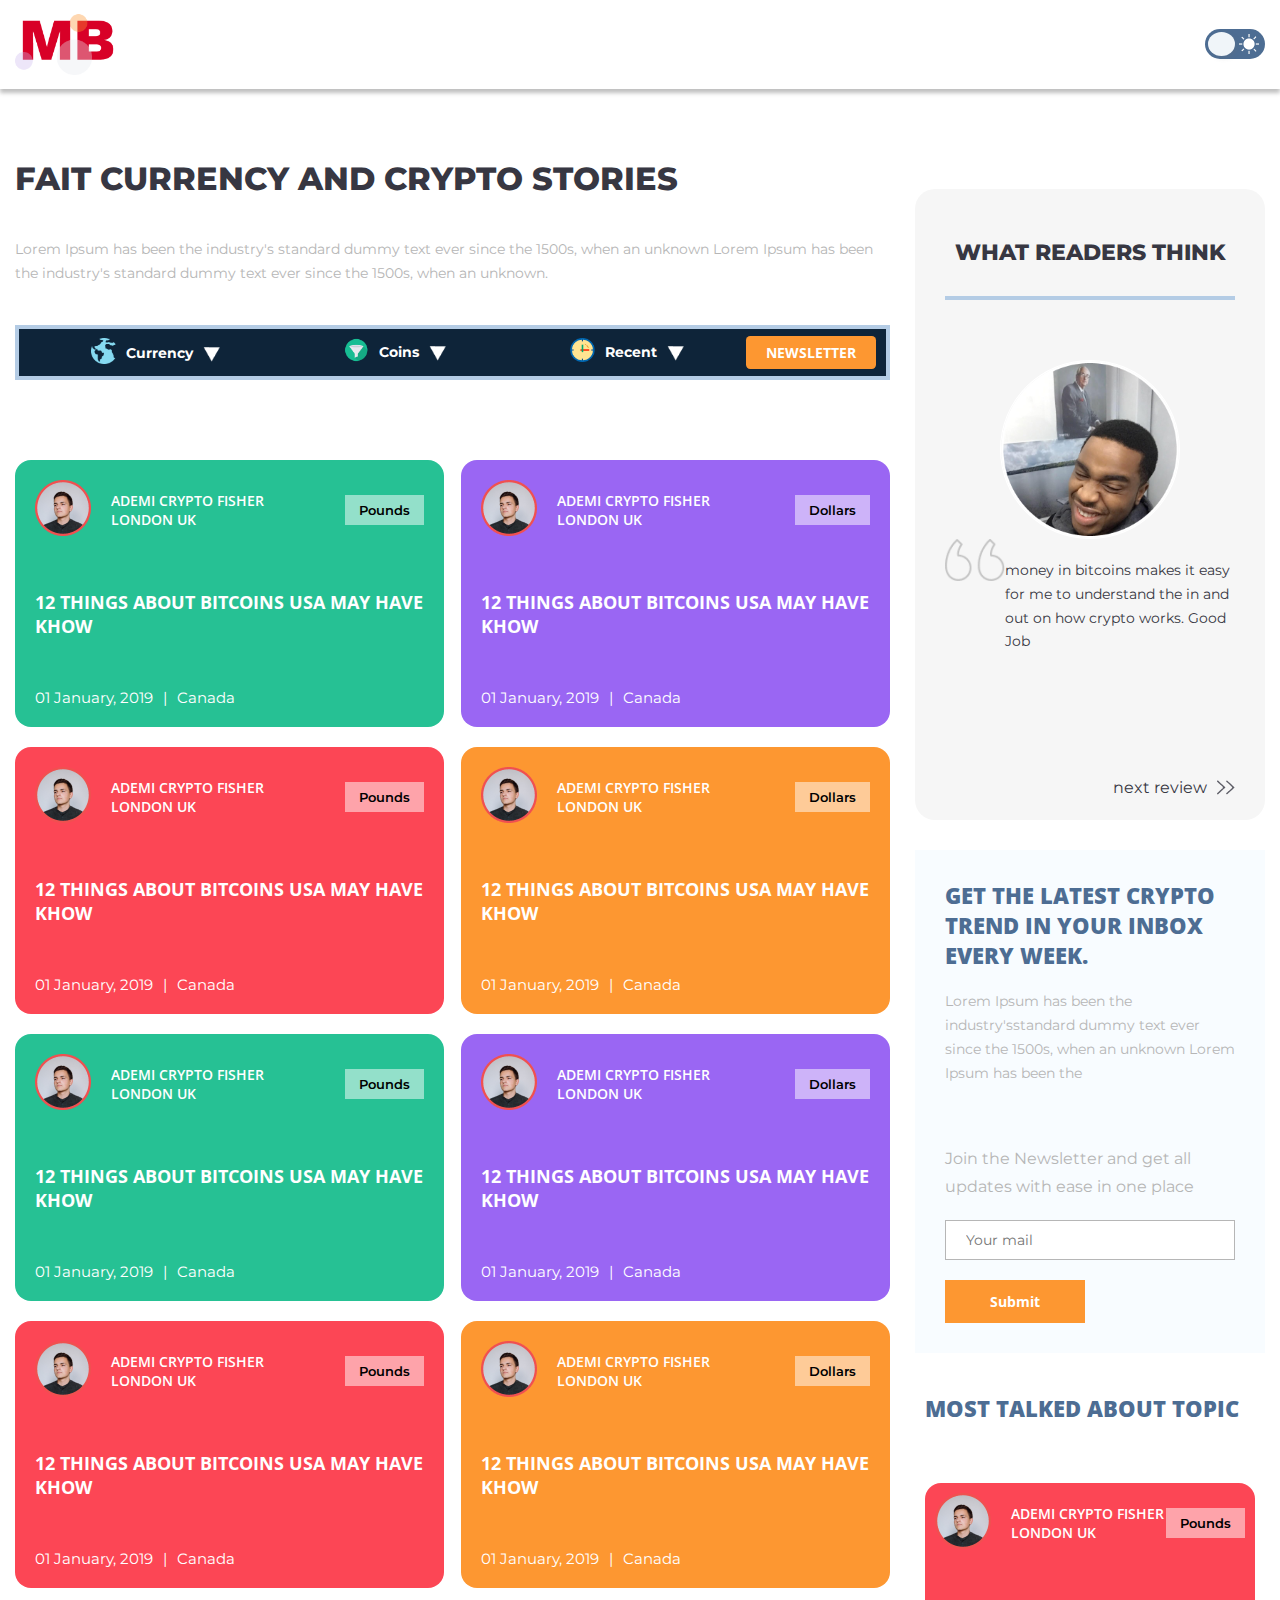
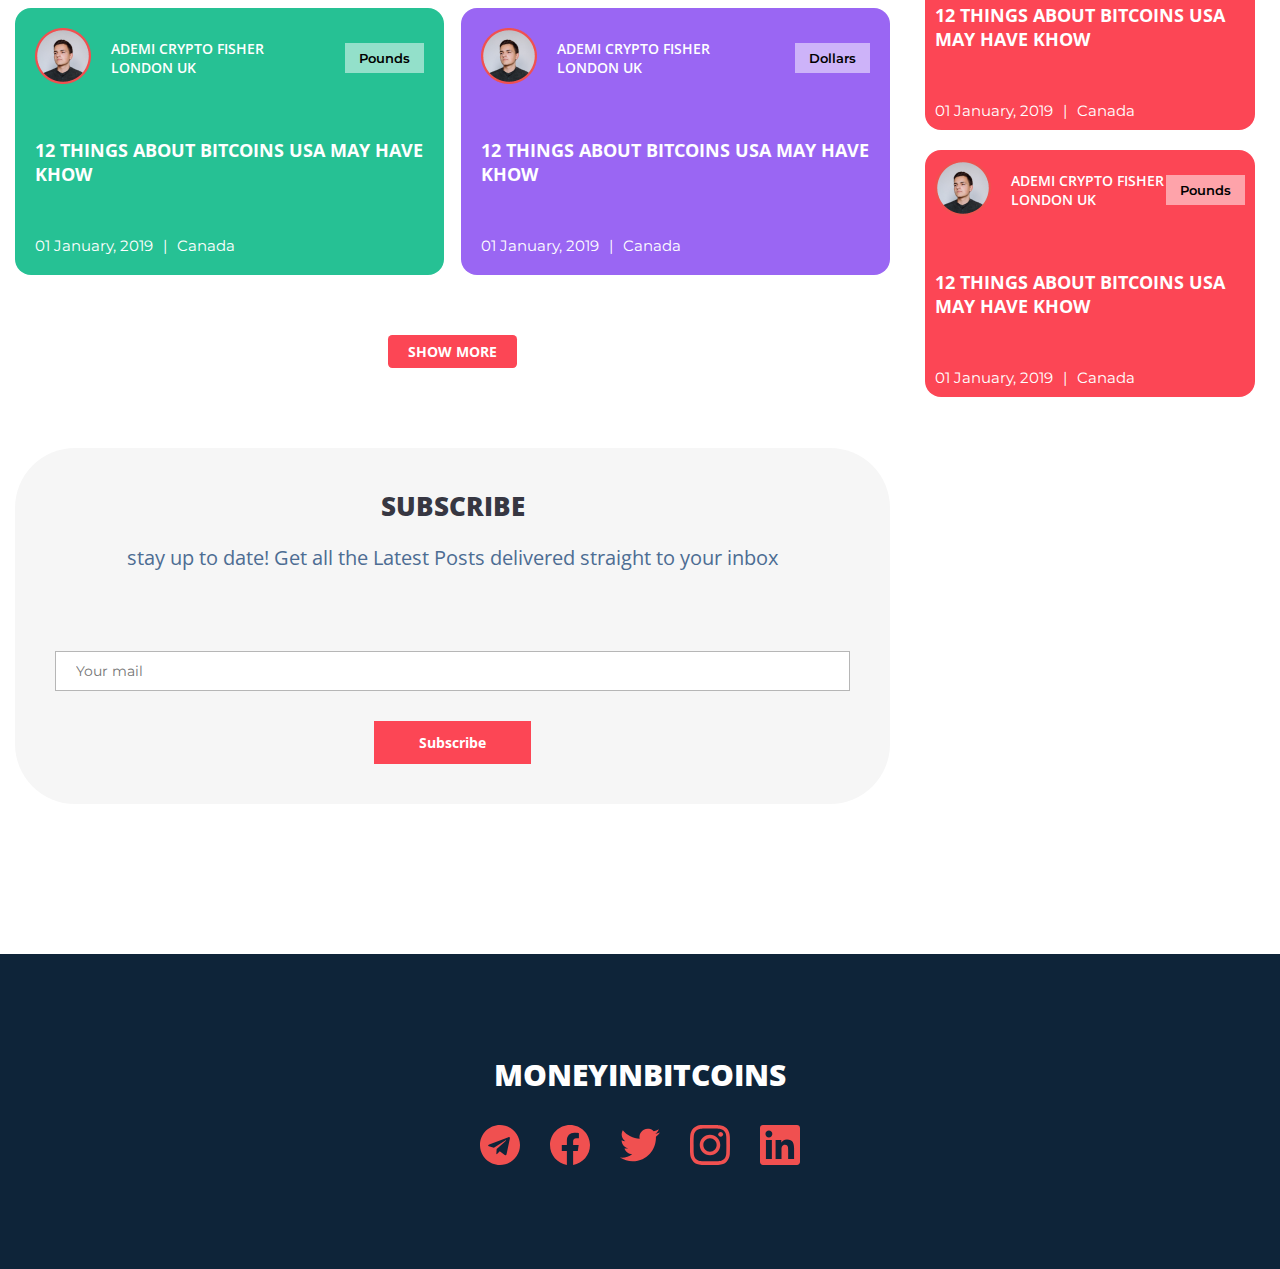
==== commit c09a31e0: "Version 2.06" ====
--- a/index.html
+++ b/index.html
@@ -422,8 +422,7 @@
                                 <h5 class="newsletter-form__h5">Join the Newsletter and get all
                                     updates with ease in one place</h5>
                                 <div class="newsletter-form__input">
-                                    <input class="input" placeholder="ENTER YOUR EMAIL ADDRESS" type="email" name=""
-                                        id="">
+                                    <input class="input" placeholder="Your mail" type="email" name="" id="">
                                 </div>
                                 <div class="newsletter-form__btn">
                                     <button class="btn btn--orange btn--alt">submit</button>
--- a/css/style.css
+++ b/css/style.css
@@ -100,10 +100,10 @@
     color: var(--color-text-dark); }
   @media (max-width: 1600px) {
     .text {
-      font-size: 1.8rem; } }
-  @media (max-width: 1370px) {
+      font-size: 1.6rem; } }
+  @media (max-width: 1470px) {
     .text {
-      font-size: 1.6rem; } }
+      font-size: 1.4rem; } }
 
 .heading-lg {
   font-size: 5rem;
@@ -113,10 +113,10 @@
   color: var(--color-heading); }
   @media (max-width: 1600px) {
     .heading-lg {
-      font-size: 4rem; } }
+      font-size: 3rem; } }
   @media (max-width: 1470px) {
     .heading-lg {
-      font-size: 3.2rem; } }
+      font-size: 2.6rem; } }
   @media (max-width: 740px) {
     .heading-lg {
       font-size: 2.8rem; } }
@@ -135,10 +135,10 @@
   display: block; }
   @media (max-width: 1600px) {
     .heading-underlined {
-      font-size: 4rem; } }
+      font-size: 3rem; } }
   @media (max-width: 1470px) {
     .heading-underlined {
-      font-size: 3.2rem; } }
+      font-size: 2.6rem; } }
   @media (max-width: 740px) {
     .heading-underlined {
       font-size: 2.8rem; } }
@@ -153,9 +153,9 @@
     display: block;
     background-color: rgba(45, 128, 32, 0.4);
     margin: 1rem auto; }
-    @media (max-width: 1470px) {
+    @media (max-width: 1600px) {
       .heading-underlined::after {
-        height: 12px; } }
+        height: 10px; } }
 
 .center {
   display: flex;
@@ -170,9 +170,10 @@
   font-weight: 700;
   color: var(--color-white);
   border-radius: .3em; }
-  @media (max-width: 1370px) {
+  @media (max-width: 1600px) {
     .btn {
-      font-size: 1.8rem; } }
+      font-size: 1.4rem;
+      padding: .7rem 2rem; } }
   @media (max-width: 380px) {
     .btn {
       font-size: 1.5rem; } }
@@ -204,7 +205,13 @@
   width: 100%; }
   @media (max-width: 1470px) {
     .input {
-      font-size: 1.8rem; } }
+      font-size: 1.6rem; } }
+  @media (max-width: 1470px) {
+    .input {
+      font-size: 1.4rem; } }
+  @media (max-width: 900px) {
+    .input {
+      font-size: 1.3rem; } }
   .input:focus {
     outline: none; }
 
@@ -316,7 +323,7 @@
   -webkit-flex-wrap: wrap;
   -ms-flex-wrap: wrap;
   flex-wrap: wrap; }
-  @media (max-width: 1240px) {
+  @media (max-width: 1100px) {
     .main__content {
       -webkit-box-pack: center;
       -webkit-justify-content: center;
@@ -324,20 +331,15 @@
       justify-content: center; } }
 
 .stories {
-  -webkit-flex-basis: 60%;
-  -ms-flex-preferred-size: 60%;
-  flex-basis: 60%;
+  -webkit-flex-basis: 70%;
+  -ms-flex-preferred-size: 70%;
+  flex-basis: 70%;
   padding: 7rem 0; }
-  @media (max-width: 1470px) {
+  @media (max-width: 1250px) {
     .stories {
-      -webkit-flex-basis: 66%;
-      -ms-flex-preferred-size: 66%;
-      flex-basis: 66%; } }
-  @media (max-width: 1240px) {
-    .stories {
-      -webkit-flex-basis: 95%;
-      -ms-flex-preferred-size: 95%;
-      flex-basis: 95%; } }
+      -webkit-flex-basis: 65%;
+      -ms-flex-preferred-size: 65%;
+      flex-basis: 65%; } }
   @media (max-width: 1100px) {
     .stories {
       -webkit-flex-basis: 100%;
@@ -370,7 +372,8 @@
         .stories__content .card {
           -webkit-flex-basis: 100%;
           -ms-flex-preferred-size: 100%;
-          flex-basis: 100%; } }
+          flex-basis: 100%;
+          max-width: 700px; } }
 
 .stories-header__h1 {
   font-family: "Montserrat", sans-serif;
@@ -379,7 +382,7 @@
   color: var(--color-heading); }
   @media (max-width: 1600px) {
     .stories-header__h1 {
-      font-size: 4rem; } }
+      font-size: 3.2rem; } }
   @media (max-width: 900px) {
     .stories-header__h1 {
       font-size: 3rem; } }
@@ -414,6 +417,9 @@
   -ms-flex-wrap: wrap;
   flex-wrap: wrap;
   border: 4px solid #B4CCE5; }
+  @media (max-width: 1600px) {
+    .menu {
+      padding: .7rem 1rem; } }
   @media (max-width: 740px) {
     .menu {
       -webkit-box-pack: center;
@@ -461,19 +467,16 @@
       display: none; } }
   .menu__name {
     color: #fff;
-    font-size: 2.5rem;
+    font-size: 2.2rem;
     text-transform: capitalize;
     margin: 0 1rem;
     font-weight: 700; }
     @media (max-width: 1600px) {
       .menu__name {
-        font-size: 1.8rem; } }
-    @media (max-width: 900px) {
+        font-size: 1.6rem; } }
+    @media (max-width: 1470px) {
       .menu__name {
-        font-size: 1.8rem; } }
-    @media (max-width: 550px) {
-      .menu__name {
-        font-size: 1.6rem; } }
+        font-size: 1.4rem; } }
   .menu__btn {
     -webkit-flex-basis: 10%;
     -ms-flex-preferred-size: 10%;
@@ -533,9 +536,9 @@
     font-weight: 600;
     color: var(--color-white);
     text-transform: uppercase; }
-    @media (max-width: 1470px) {
+    @media (max-width: 1600px) {
       .card__fullname {
-        font-size: 1.6rem; } }
+        font-size: 1.4rem; } }
   .card__h3 {
     color: var(--color-white);
     font-size: 3rem;
@@ -543,11 +546,8 @@
     margin: 5rem 0; }
     @media (max-width: 1600px) {
       .card__h3 {
-        font-size: 2.4rem; } }
+        font-size: 2rem; } }
     @media (max-width: 1470px) {
-      .card__h3 {
-        font-size: 2rem; } }
-    @media (max-width: 380px) {
       .card__h3 {
         font-size: 1.8rem; } }
   .card__location {
@@ -557,7 +557,7 @@
     font-size: 1.6rem;
     font-style: normal;
     font-weight: 600; }
-    @media (max-width: 1470px) {
+    @media (max-width: 1600px) {
       .card__location {
         font-size: 1.4rem; } }
   .card__currency {
@@ -568,7 +568,7 @@
     font-size: 1.8rem; }
     @media (max-width: 1470px) {
       .card__currency {
-        font-size: 1.6rem; } }
+        font-size: 1.3rem; } }
     @media (max-width: 380px) {
       .card__currency {
         display: none; } }
@@ -590,9 +590,9 @@
   background-color: var(--bg-panel);
   padding: 4rem;
   margin: 8rem 0; }
-  @media (max-width: 1370px) {
+  @media (max-width: 1100px) {
     .subscribe {
-      max-width: 800px;
+      max-width: 700px;
       margin: 4rem auto; } }
   @media (max-width: 900px) {
     .subscribe {
@@ -606,6 +606,12 @@
     font-size: 3rem;
     font-weight: 800;
     text-transform: uppercase; }
+    @media (max-width: 1600px) {
+      .subscribe__h3 {
+        font-size: 3rem; } }
+    @media (max-width: 1470px) {
+      .subscribe__h3 {
+        font-size: 2.6rem; } }
     @media (max-width: 900px) {
       .subscribe__h3 {
         font-size: 2.4rem; } }
@@ -617,7 +623,7 @@
     margin: 2rem 0; }
     @media (max-width: 1600px) {
       .subscribe__h5 {
-        font-size: 2.2rem; } }
+        font-size: 2rem; } }
     @media (max-width: 900px) {
       .subscribe__h5 {
         font-size: 1.8rem; } }
@@ -627,20 +633,21 @@
     margin: 8rem auto 3rem; }
 
 .sidebar {
-  -webkit-flex-basis: 37%;
-  -ms-flex-preferred-size: 37%;
-  flex-basis: 37%;
+  -webkit-flex-basis: 28%;
+  -ms-flex-preferred-size: 28%;
+  flex-basis: 28%;
   padding: 8rem 0; }
-  @media (max-width: 1470px) {
+  @media (max-width: 1250px) {
     .sidebar {
-      -webkit-flex-basis: 32%;
-      -ms-flex-preferred-size: 32%;
-      flex-basis: 32%; } }
-  @media (max-width: 1240px) {
+      -webkit-flex-basis: 34%;
+      -ms-flex-preferred-size: 34%;
+      flex-basis: 34%; } }
+  @media (max-width: 1100px) {
     .sidebar {
       -webkit-flex-basis: 100%;
       -ms-flex-preferred-size: 100%;
-      flex-basis: 100%; } }
+      flex-basis: 100%;
+      padding: 0 0 4rem 0; } }
   @media (max-width: 900px) {
     .sidebar {
       padding: 4rem 0; } }
@@ -651,9 +658,9 @@
   border-radius: 2rem;
   -webkit-box-sizing: border-box;
   box-sizing: border-box;
-  max-width: 800px;
+  max-width: 700px;
   width: 100%;
-  margin: 0 auto; }
+  margin: 2rem auto; }
   .review__h3 {
     font-family: "Montserrat", sans-serif;
     font-weight: 800;
@@ -665,13 +672,13 @@
     color: var(--color-heading); }
     @media (max-width: 1600px) {
       .review__h3 {
-        font-size: 3.2rem; } }
+        font-size: 3rem; } }
     @media (max-width: 1470px) {
       .review__h3 {
-        font-size: 2.8rem; } }
-    @media (max-width: 900px) {
+        font-size: 2.6rem; } }
+    @media (max-width: 1370px) {
       .review__h3 {
-        font-size: 2.4rem; } }
+        font-size: 2.2rem; } }
   .review__slider {
     margin: 6rem auto; }
   .review__slide {
@@ -689,8 +696,8 @@
     -ms-flex-align: center;
     align-items: center; }
   .review__photo {
-    max-width: 250px;
-    max-height: 250px;
+    max-width: 180px;
+    max-height: 180px;
     border-radius: 50%;
     overflow: hidden;
     border: 1px solid var(--color-white);
@@ -712,13 +719,7 @@
     color: var(--color-text-dark); }
     @media (max-width: 1600px) {
       .review__text {
-        font-size: 2rem; } }
-    @media (max-width: 1470px) {
-      .review__text {
-        font-size: 1.8rem; } }
-    @media (max-width: 380px) {
-      .review__text {
-        font-size: 1.6rem; } }
+        font-size: 1.4rem; } }
   .review__footer {
     display: -webkit-box;
     display: -webkit-flex;
@@ -751,7 +752,7 @@
   background-color: var(--bg-panel-alt);
   padding: 3rem;
   margin: 3rem auto;
-  max-width: 800px; }
+  max-width: 600px; }
   .newsletter__h3 {
     font-size: 5rem;
     font-weight: 900;
@@ -759,13 +760,13 @@
     text-transform: uppercase; }
     @media (max-width: 1600px) {
       .newsletter__h3 {
-        font-size: 3.2rem; } }
+        font-size: 3rem; } }
     @media (max-width: 1470px) {
       .newsletter__h3 {
-        font-size: 2.8rem; } }
-    @media (max-width: 900px) {
+        font-size: 2.6rem; } }
+    @media (max-width: 1370px) {
       .newsletter__h3 {
-        font-size: 2.4rem; } }
+        font-size: 2.2rem; } }
   .newsletter__text {
     margin: 2rem 0; }
 
@@ -778,6 +779,12 @@
     font-size: 2rem;
     line-height: 1.7;
     color: var(--color-gray); }
+    @media (max-width: 1600px) {
+      .newsletter-form__h5 {
+        font-size: 1.8rem; } }
+    @media (max-width: 1470px) {
+      .newsletter-form__h5 {
+        font-size: 1.6rem; } }
   .newsletter-form__input {
     max-width: 530px;
     margin: 2rem 0; }
@@ -786,7 +793,7 @@
   width: 100%;
   margin: 3rem 0;
   padding: 3rem; }
-  @media (max-width: 1370px) {
+  @media (max-width: 1470px) {
     .popular {
       padding: 1rem; } }
   .popular__h3 {
@@ -798,13 +805,17 @@
     display: block; }
     @media (max-width: 1600px) {
       .popular__h3 {
-        font-size: 3.2rem; } }
+        font-size: 3rem; } }
     @media (max-width: 1470px) {
       .popular__h3 {
-        font-size: 2.8rem; } }
+        font-size: 2.6rem; } }
+    @media (max-width: 1370px) {
+      .popular__h3 {
+        font-size: 2.2rem; } }
     @media (max-width: 900px) {
       .popular__h3 {
-        font-size: 2.4rem; } }
+        max-width: 700px;
+        margin: 0 auto 2rem; } }
   .popular__content {
     display: -webkit-box;
     display: -webkit-flex;
@@ -835,16 +846,20 @@
         @media (max-width: 1370px) {
           .popular__content .card:first-child {
             margin-top: 2rem; } }
-      @media (max-width: 1240px) {
+      @media (max-width: 1100px) {
         .popular__content .card {
           -webkit-flex-basis: 49%;
           -ms-flex-preferred-size: 49%;
           flex-basis: 49%; } }
+      @media (max-width: 1300px) {
+        .popular__content .card {
+          padding: 1rem; } }
       @media (max-width: 900px) {
         .popular__content .card {
           -webkit-flex-basis: 100%;
           -ms-flex-preferred-size: 100%;
-          flex-basis: 100%; } }
+          flex-basis: 100%;
+          max-width: 700px; } }
 
 .subscribe-input {
   max-width: 1000px;
@@ -853,6 +868,9 @@
   border: 1px solid var(--color-light-gray);
   border-radius: .5rem;
   display: none; }
+  @media (max-width: 1470px) {
+    .subscribe-input {
+      padding: 1rem; } }
   .subscribe-input.active {
     display: block; }
   .subscribe-input__content {
@@ -875,7 +893,10 @@
     font-size: 2.4rem;
     color: var(--color-heading);
     font-weight: 600; }
-    @media (max-width: 1100px) {
+    @media (max-width: 1600px) {
+      .subscribe-input__title {
+        font-size: 2rem; } }
+    @media (max-width: 1470px) {
       .subscribe-input__title {
         font-size: 1.8rem; } }
   .subscribe-input__group {
@@ -936,9 +957,12 @@
     @media (max-width: 1600px) {
       .post__h3 {
         font-size: 3.2rem; } }
+    @media (max-width: 1470px) {
+      .post__h3 {
+        font-size: 2.8rem; } }
     @media (max-width: 740px) {
       .post__h3 {
-        font-size: 2.8rem; } }
+        font-size: 2.6rem; } }
     @media (max-width: 550px) {
       .post__h3 {
         font-size: 2.4rem; } }
@@ -951,16 +975,19 @@
     .post-list {
       padding: 4rem 1rem; } }
   .post-list__item {
-    font-size: 2.2rem;
+    font-size: 2rem;
     margin-top: 3rem;
     line-height: 1.5;
     color: var(--color-text-dark); }
     @media (max-width: 1600px) {
       .post-list__item {
-        font-size: 1.8rem; } }
+        font-size: 1.6rem; } }
+    @media (max-width: 1470px) {
+      .post-list__item {
+        font-size: 1.4rem; } }
     @media (max-width: 550px) {
       .post-list__item {
-        font-size: 1.6rem; } }
+        margin-top: 2rem; } }
     .post-list__item::before {
       content: '';
       display: inline-block;
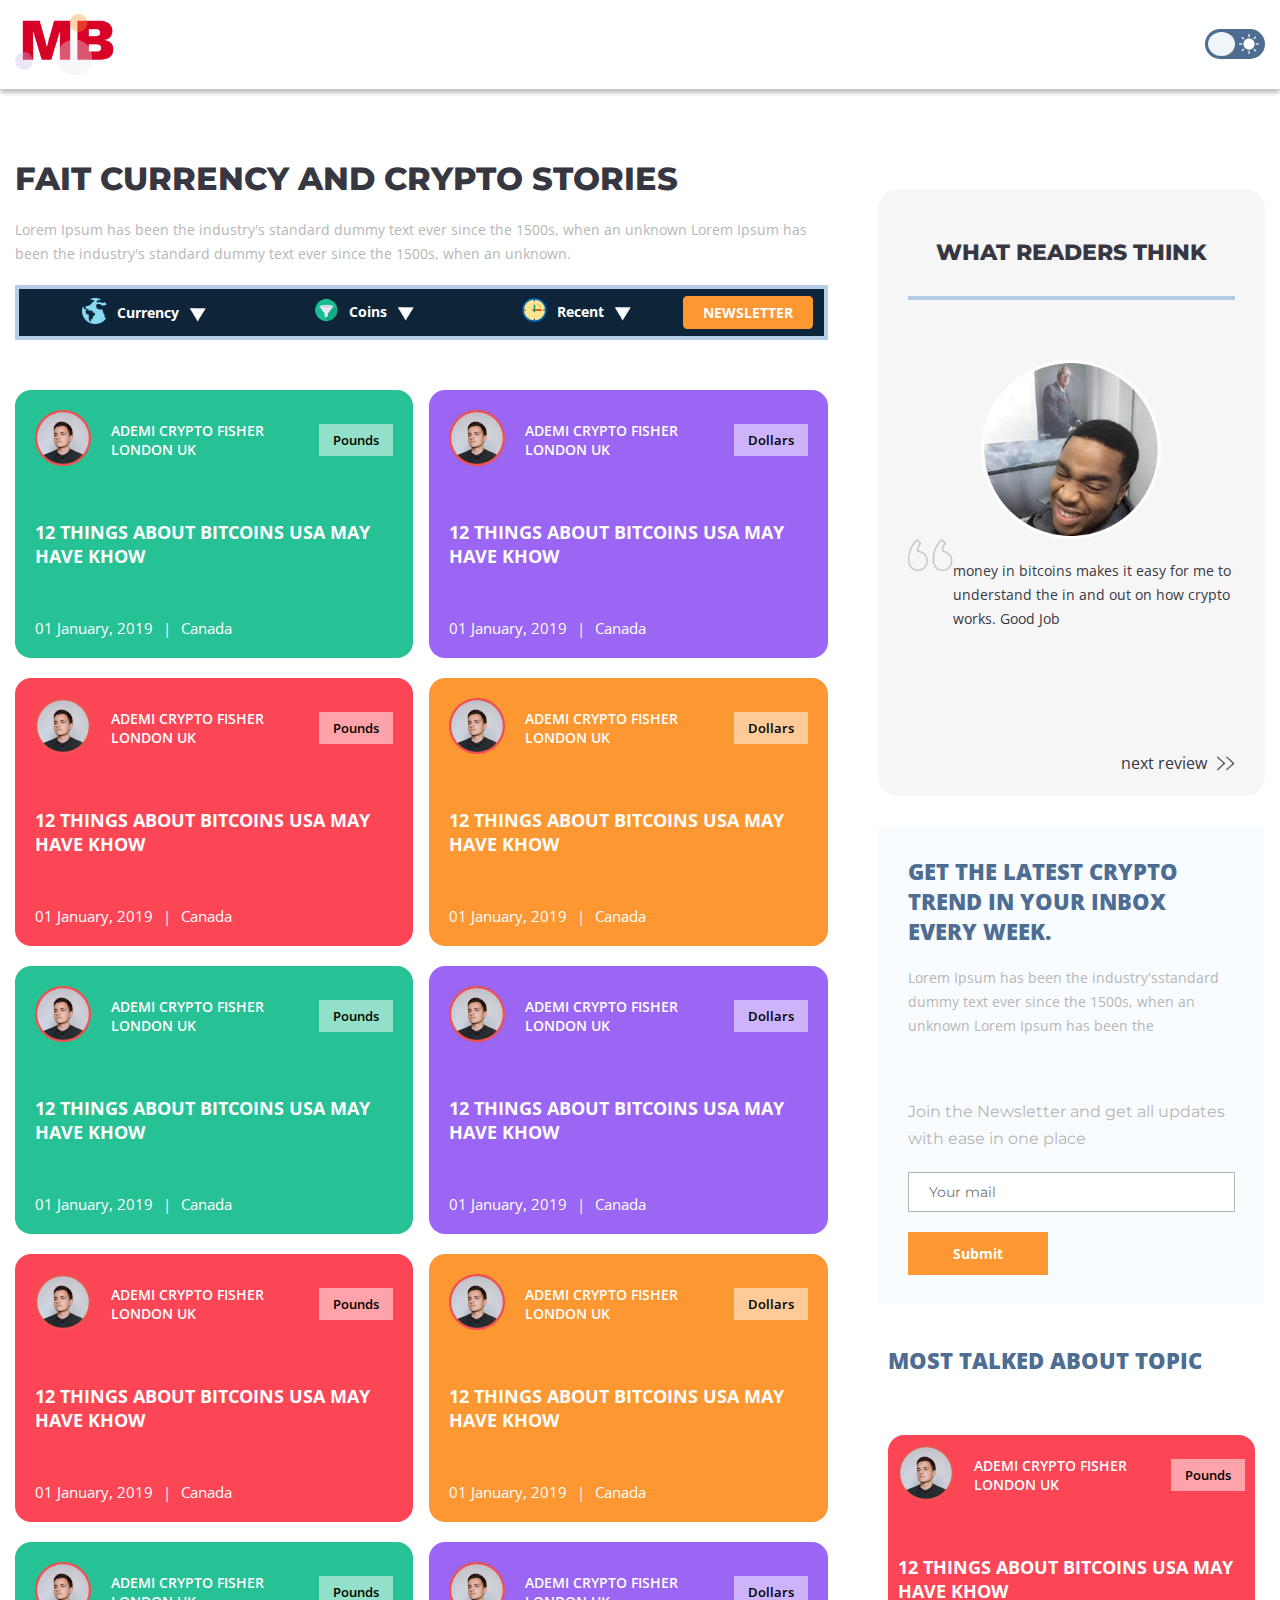
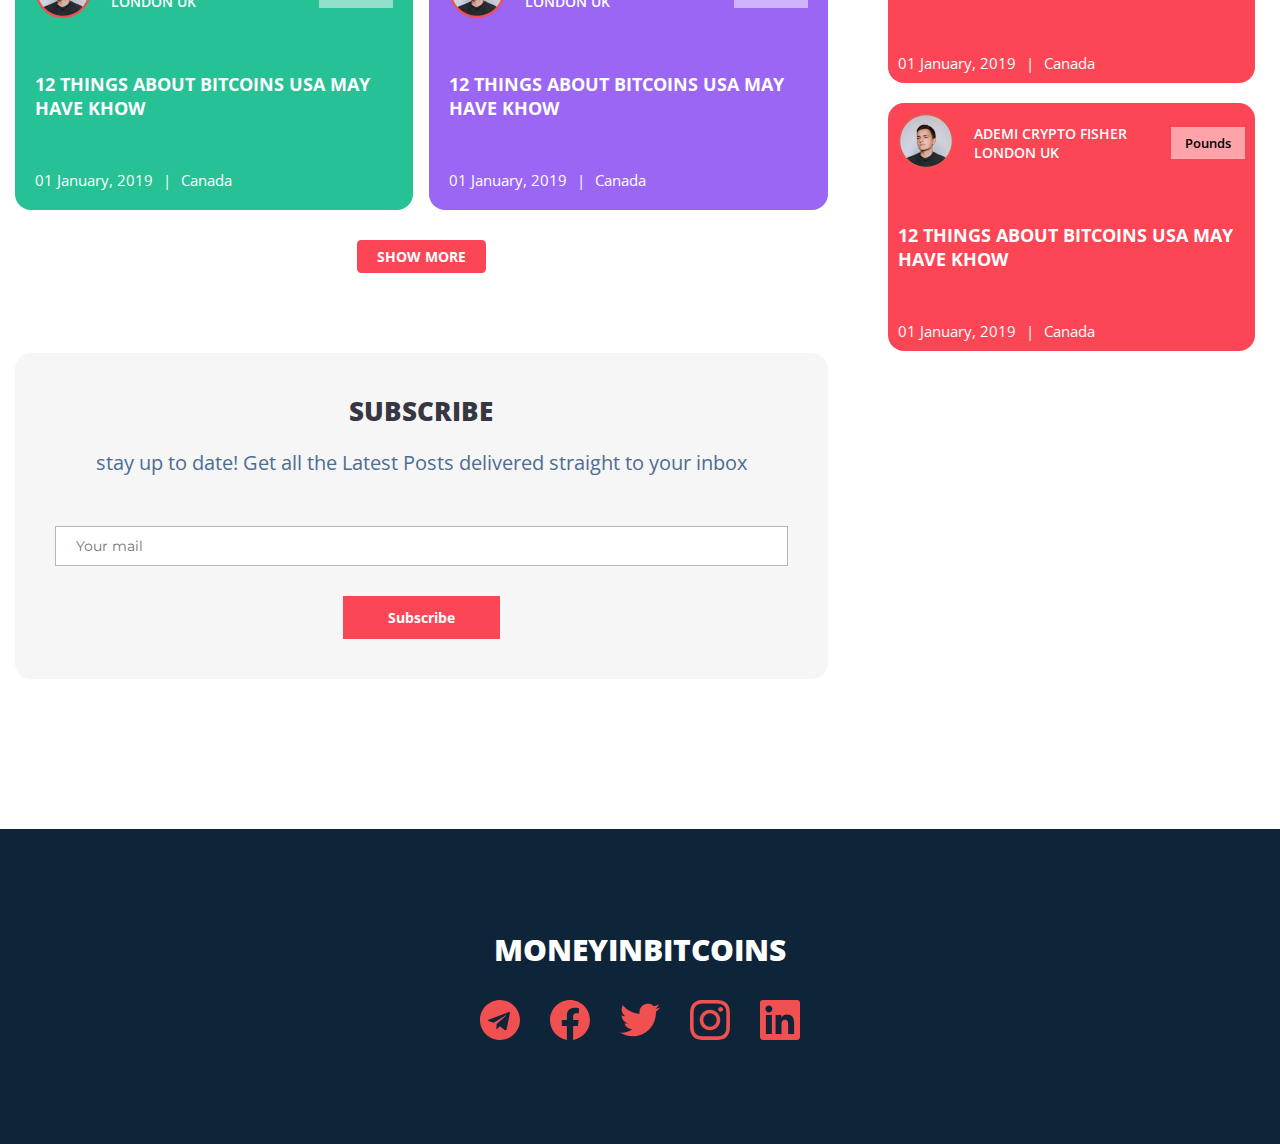
==== commit b97cc9d3: "Version 2.06" ====
--- a/index.html
+++ b/index.html
@@ -12,7 +12,7 @@
     <link rel="stylesheet" href="css/style.css">
 </head>
 
-<body>
+<body class="top">
 
     <!-- ============= Header ============= -->
     <header class="header">
@@ -383,7 +383,7 @@
                                     </div>
                                     <div class="review__quote">
                                         <div class="review__quotemark">
-                                            <img src="img/icons/quote-mark.png" width="60" alt="">
+                                            <img src="img/icons/quote-mark.png" width="45" alt="">
                                         </div>
                                         <div class="review__text">
                                             money in bitcoins makes it easy for me to understand the in and out on
@@ -529,7 +529,9 @@
             </div>
         </div>
     </footer>
-
+    <div class="toTop" id="toTop" data-scroll=".top">
+        <img src="img/icons/up.svg" height="90" alt="">
+    </div>
     <script src="https://cdnjs.cloudflare.com/ajax/libs/jquery/3.6.0/jquery.min.js"></script>
     <script src="js/main.js"></script>
 
--- a/css/style.css
+++ b/css/style.css
@@ -55,7 +55,8 @@
   transition-delay: 0 !important; }
 
 body {
-  font-family: "Montserrat", sans-serif;
+  font-family: "Open Sans", sans-serif;
+  font-weight: 400;
   font-size: 1.5rem;
   background-color: var(--bg); }
 
@@ -289,6 +290,33 @@
   top: 2px;
   left: 8%; }
 
+.toTop {
+  display: inline-block;
+  position: fixed;
+  bottom: 8rem;
+  right: 4rem;
+  transition: opacity .5s linear;
+  opacity: 0;
+  z-index: -1;
+  border-radius: 50%;
+  display: flex;
+  justify-content: center;
+  align-items: center; }
+  @media (max-width: 550px) {
+    .toTop {
+      bottom: 4rem;
+      right: 2rem; } }
+  @media (max-width: 550px) {
+    .toTop img {
+      width: 60px; } }
+
+.toTop:hover {
+  cursor: pointer; }
+
+#toTop.show {
+  opacity: 1;
+  z-index: 2000; }
+
 /* Header
 ===================*/
 .header {
@@ -331,9 +359,9 @@
       justify-content: center; } }
 
 .stories {
-  -webkit-flex-basis: 70%;
-  -ms-flex-preferred-size: 70%;
-  flex-basis: 70%;
+  -webkit-flex-basis: 65%;
+  -ms-flex-preferred-size: 65%;
+  flex-basis: 65%;
   padding: 7rem 0; }
   @media (max-width: 1250px) {
     .stories {
@@ -358,6 +386,9 @@
     -webkit-flex-wrap: wrap;
     -ms-flex-wrap: wrap;
     flex-wrap: wrap; }
+    @media (max-width: 1600px) {
+      .stories__content {
+        padding: 3rem 0; } }
     @media (max-width: 900px) {
       .stories__content {
         -webkit-box-pack: center;
@@ -396,9 +427,12 @@
   max-width: 1000px;
   width: 100%;
   margin: 4rem 0; }
+  @media (max-width: 1600px) {
+    .stories-header__text {
+      margin: 2rem 0; } }
 
 .menu {
-  max-width: 1400px;
+  max-width: 1500px;
   padding: 1rem 2rem;
   background-color: var(--color-dark-alt);
   display: -webkit-box;
@@ -543,7 +577,8 @@
     color: var(--color-white);
     font-size: 3rem;
     text-transform: uppercase;
-    margin: 5rem 0; }
+    margin: 5rem 0;
+    max-width: 440px; }
     @media (max-width: 1600px) {
       .card__h3 {
         font-size: 2rem; } }
@@ -586,7 +621,7 @@
 
 .subscribe {
   max-width: 1400px;
-  border-radius: 6rem;
+  border-radius: 1.6rem;
   background-color: var(--bg-panel);
   padding: 4rem;
   margin: 8rem 0; }
@@ -630,12 +665,12 @@
   .subscribe__input {
     max-width: 900px;
     width: 100%;
-    margin: 8rem auto 3rem; }
+    margin: 5rem auto 3rem; }
 
 .sidebar {
-  -webkit-flex-basis: 28%;
-  -ms-flex-preferred-size: 28%;
-  flex-basis: 28%;
+  -webkit-flex-basis: 31%;
+  -ms-flex-preferred-size: 31%;
+  flex-basis: 31%;
   padding: 8rem 0; }
   @media (max-width: 1250px) {
     .sidebar {
@@ -752,7 +787,7 @@
   background-color: var(--bg-panel-alt);
   padding: 3rem;
   margin: 3rem auto;
-  max-width: 600px; }
+  max-width: 700px; }
   .newsletter__h3 {
     font-size: 5rem;
     font-weight: 900;
@@ -1047,7 +1082,7 @@
       background-color: #C3222C; }
 
 .author {
-  max-width: 1200px;
+  max-width: 1500px;
   background-color: var(--bg-panel3);
   padding: 3rem 2rem;
   margin: 5rem auto 8rem; }
@@ -1129,7 +1164,8 @@
         .most-talked__content .card {
           -webkit-flex-basis: 100%;
           -ms-flex-preferred-size: 100%;
-          flex-basis: 100%; } }
+          flex-basis: 100%;
+          max-width: 700px; } }
 
 /* Footer
 ===================*/
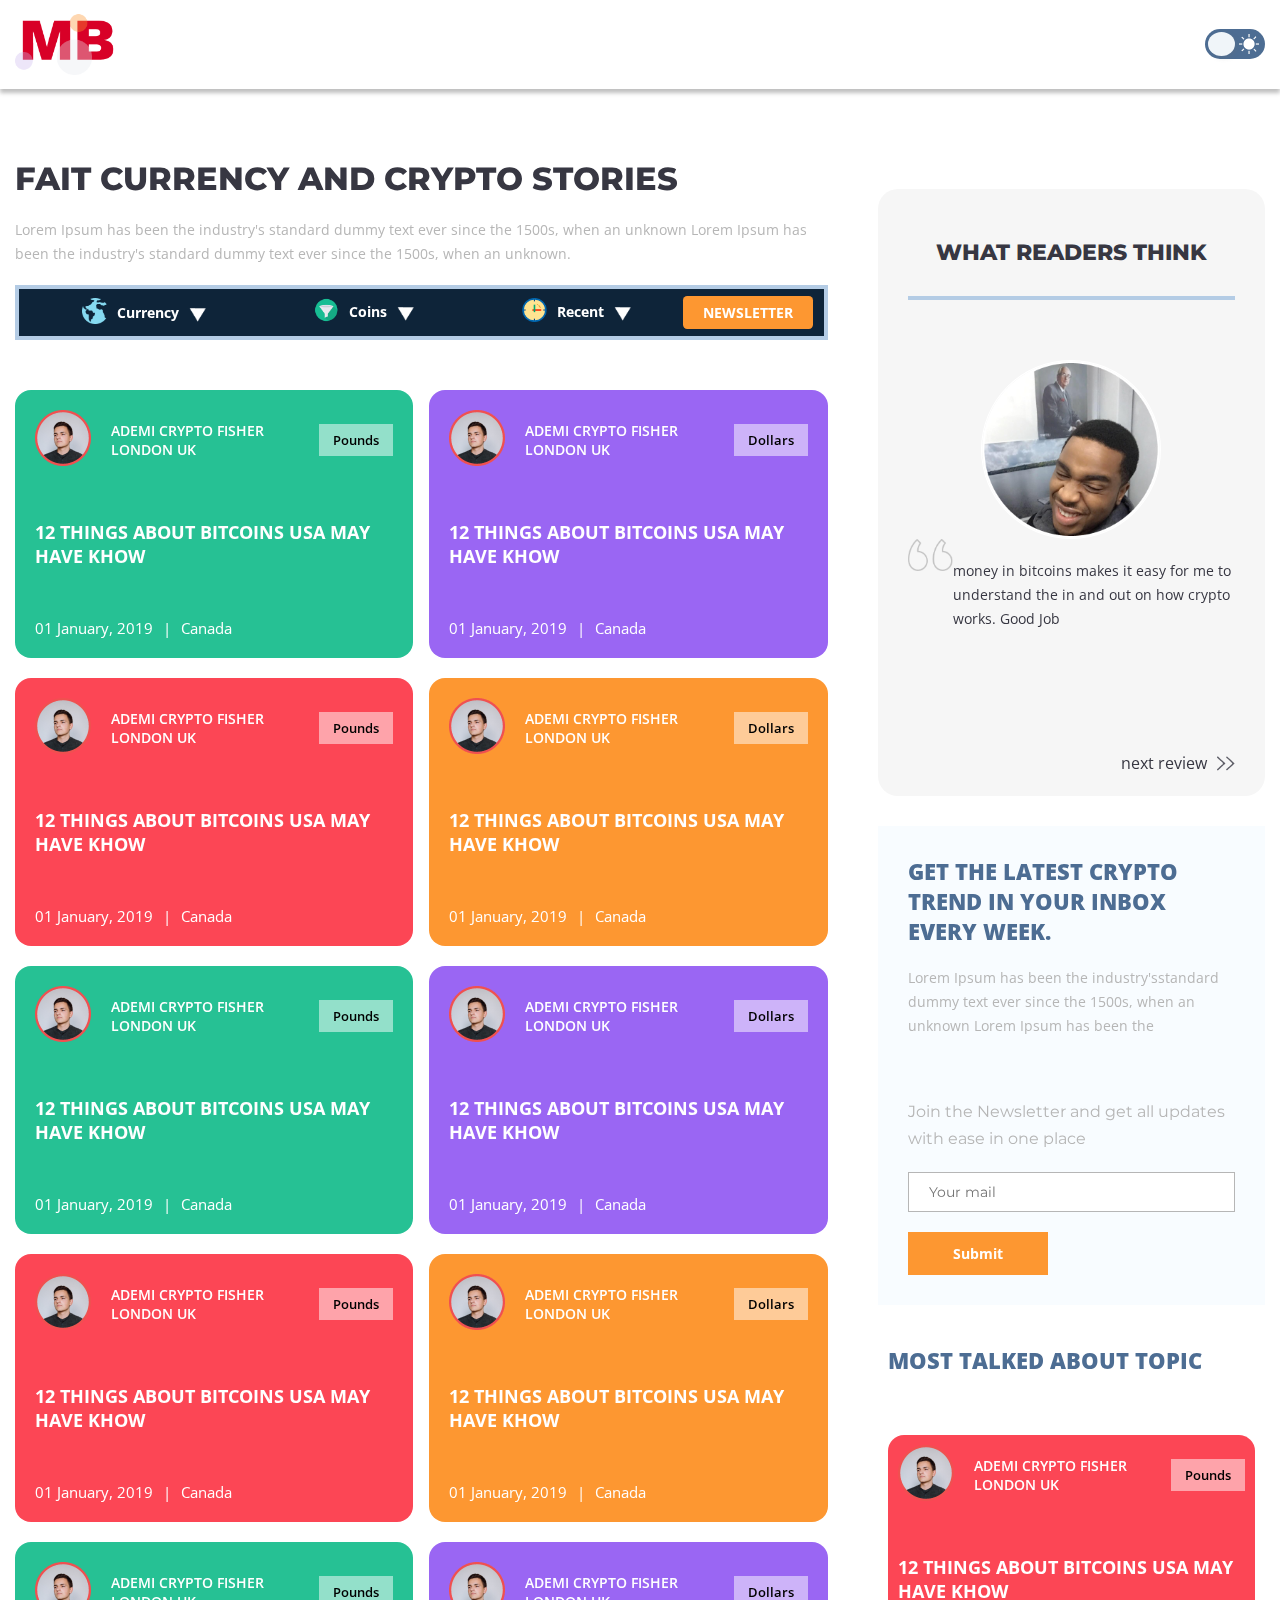
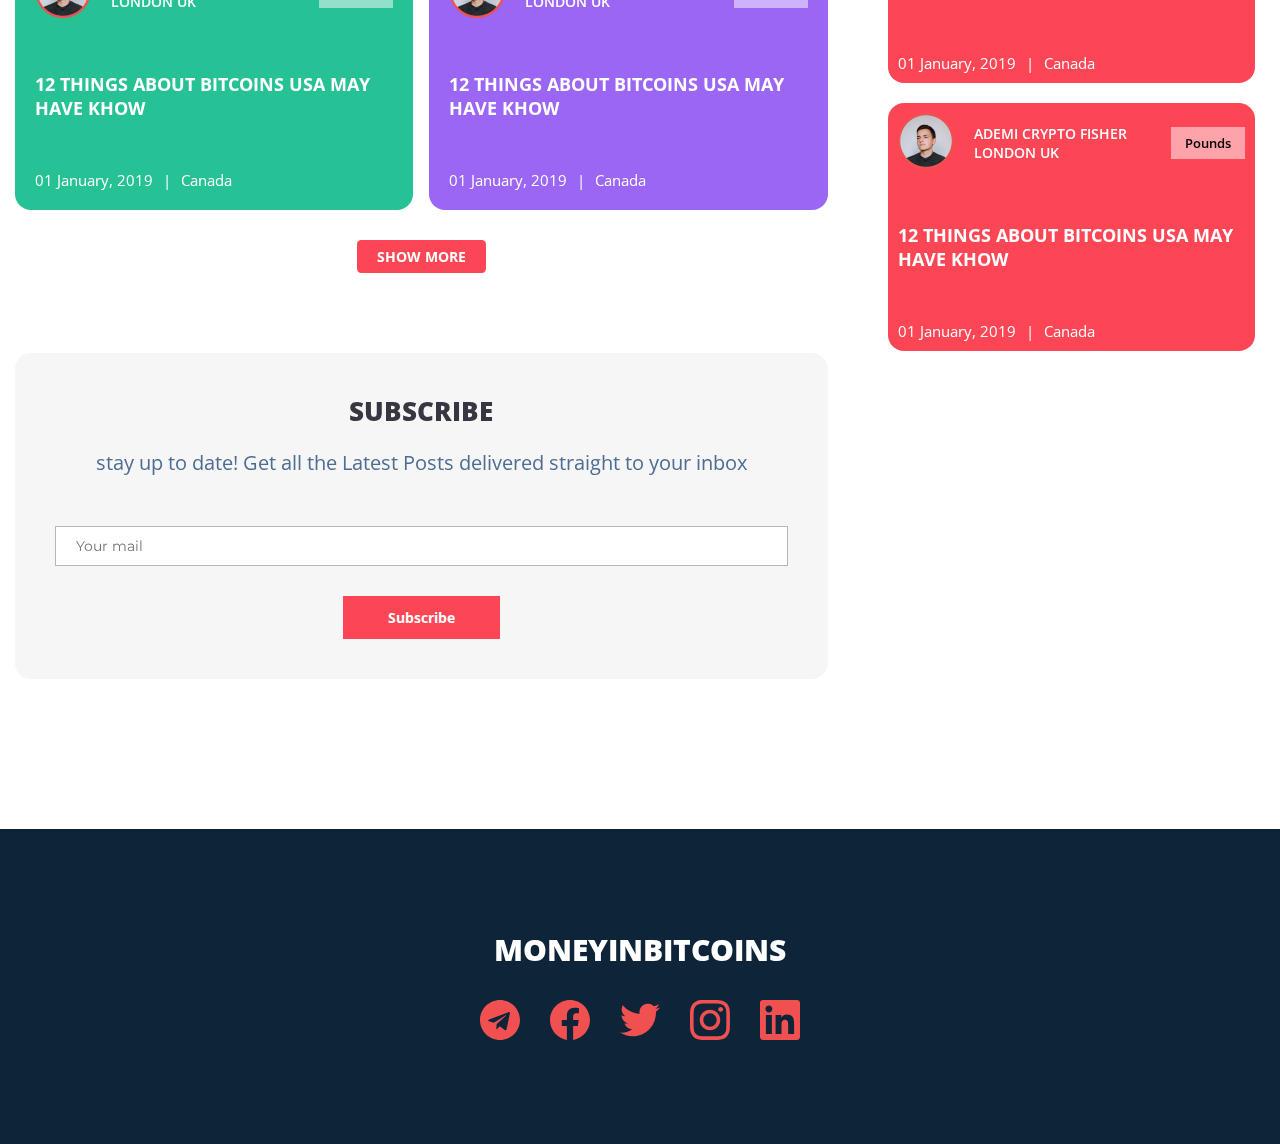
==== commit dccb4e74: "Version 2.07" ====
--- a/index.html
+++ b/index.html
@@ -530,7 +530,7 @@
         </div>
     </footer>
     <div class="toTop" id="toTop" data-scroll=".top">
-        <img src="img/icons/up.svg" height="90" alt="">
+        <img src="img/icons/up.svg" height="65" alt="">
     </div>
     <script src="https://cdnjs.cloudflare.com/ajax/libs/jquery/3.6.0/jquery.min.js"></script>
     <script src="js/main.js"></script>
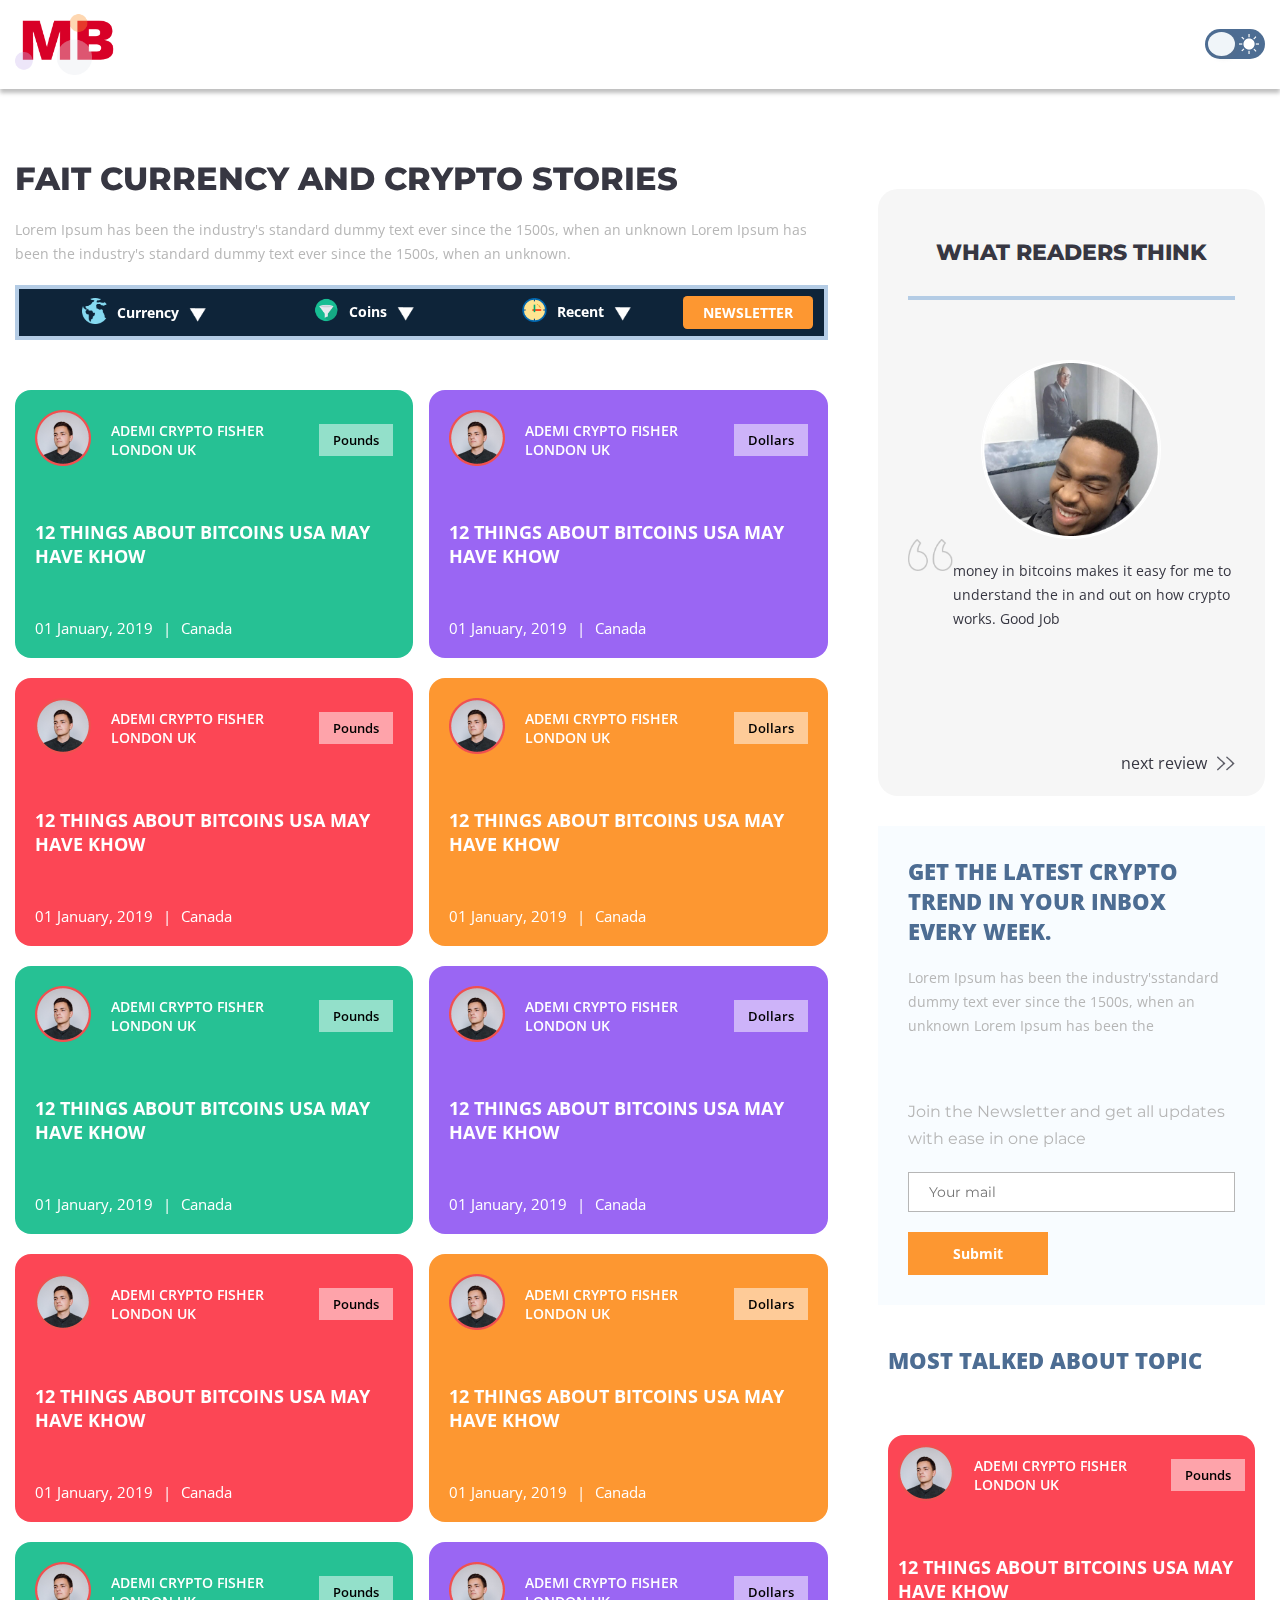
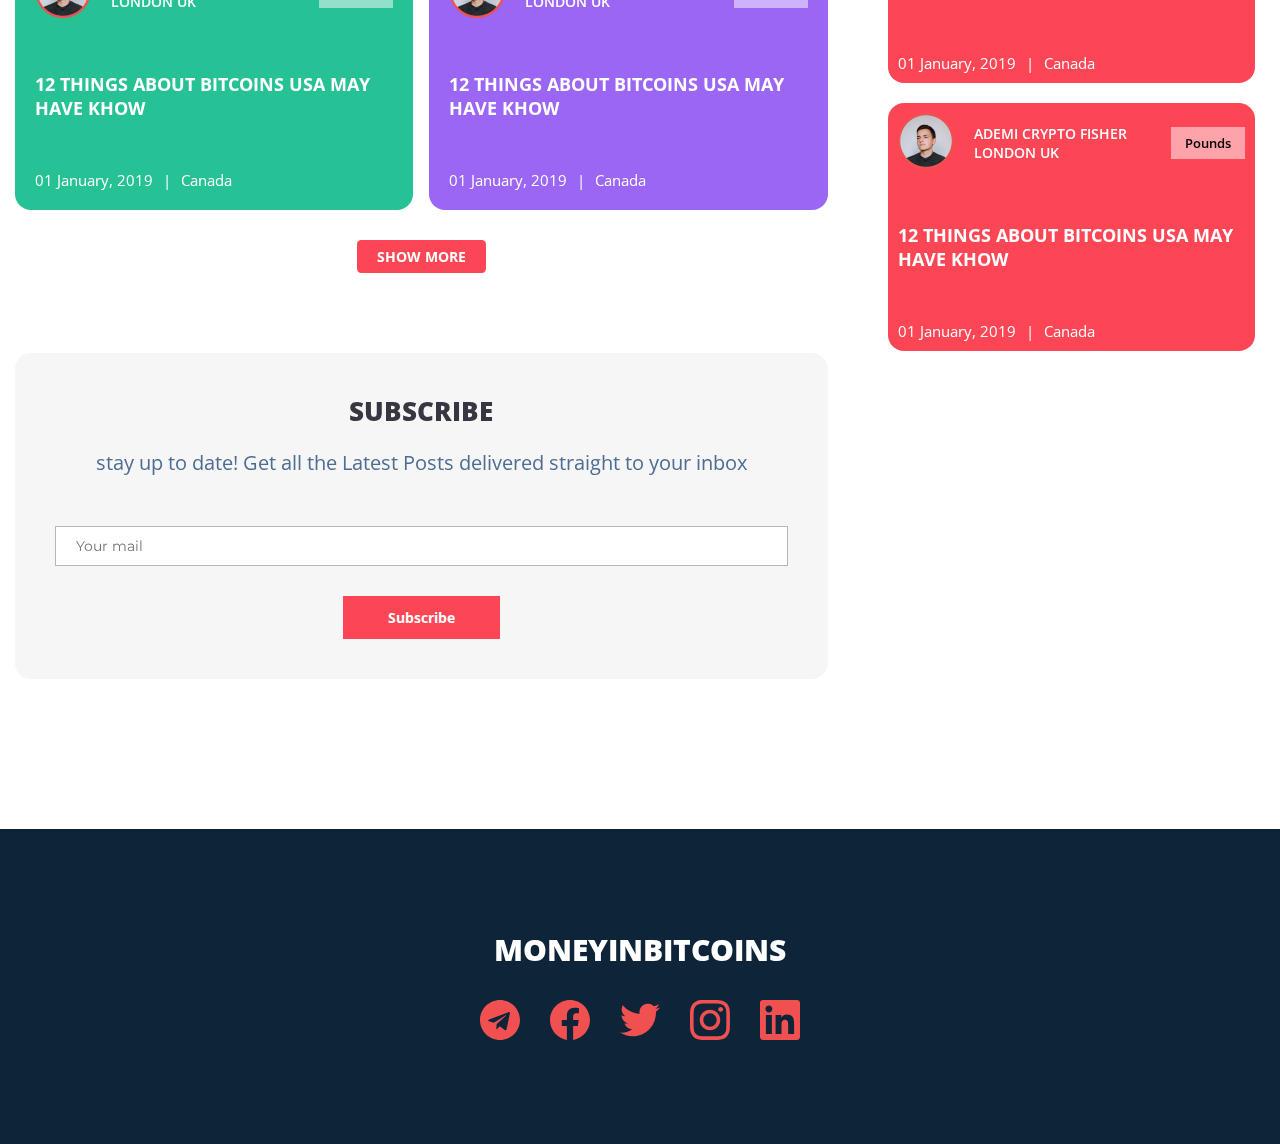
==== commit 9b8a10ed: "2.08" ====
--- a/index.html
+++ b/index.html
@@ -64,6 +64,12 @@
                                     <div class="menu__arrow">
                                         <img src="img/icons/arrow-down.png" width="17" alt="">
                                     </div>
+
+                                </div>
+                                <div class="submenu">
+                                    <div class="submenu__item">USD</div>
+                                    <div class="submenu__item">Ruble</div>
+                                    <div class="submenu__item">Euro</div>
                                 </div>
                             </div>
                             <div class="menu__item">
@@ -75,6 +81,12 @@
                                     <div class="menu__arrow">
                                         <img src="img/icons/arrow-down.png" width="17" alt="">
                                     </div>
+
+                                </div>
+                                <div class="submenu">
+                                    <div class="submenu__item">USD</div>
+                                    <div class="submenu__item">Ruble</div>
+                                    <div class="submenu__item">Euro</div>
                                 </div>
                             </div>
                             <div class="menu__item">
@@ -85,6 +97,11 @@
                                     <div class="menu__name">recent</div>
                                     <div class="menu__arrow">
                                         <img src="img/icons/arrow-down.png" width="17" alt="">
+                                    </div>
+                                    <div class="submenu">
+                                        <div class="submenu__item">USD</div>
+                                        <div class="submenu__item">Ruble</div>
+                                        <div class="submenu__item">Euro</div>
                                     </div>
                                 </div>
                             </div>
--- a/css/style.css
+++ b/css/style.css
@@ -293,8 +293,8 @@
 .toTop {
   display: inline-block;
   position: fixed;
-  bottom: 8rem;
-  right: 4rem;
+  bottom: 2rem;
+  right: 2rem;
   transition: opacity .5s linear;
   opacity: 0;
   z-index: -1;
@@ -302,10 +302,6 @@
   display: flex;
   justify-content: center;
   align-items: center; }
-  @media (max-width: 550px) {
-    .toTop {
-      bottom: 4rem;
-      right: 2rem; } }
   @media (max-width: 550px) {
     .toTop img {
       width: 60px; } }
@@ -480,6 +476,11 @@
         -webkit-flex-basis: 100%;
         -ms-flex-preferred-size: 100%;
         flex-basis: 100%; } }
+  .menu__item {
+    position: relative; }
+    .menu__item:hover .submenu {
+      opacity: 1;
+      z-index: 2; }
   .menu__group {
     display: -webkit-box;
     display: -webkit-flex;
@@ -524,6 +525,33 @@
     @media (max-width: 740px) {
       .menu__btn button {
         width: 100%; } }
+
+.submenu {
+  position: absolute;
+  top: 100%;
+  left: 0;
+  background-color: #183e62;
+  width: 100%;
+  padding: 1rem;
+  opacity: 0;
+  z-index: -1;
+  -webkit-transition: all .3s linear;
+  -o-transition: all .3s linear;
+  transition: all .3s linear;
+  border: 2px solid #B4CCE5; }
+  .submenu__item {
+    color: var(--color-white);
+    margin-top: 1rem;
+    text-align: center;
+    font-size: 1.4rem;
+    -webkit-transition: color .3s ease;
+    -o-transition: color .3s ease;
+    transition: color .3s ease; }
+    .submenu__item:hover {
+      color: var(--color-orange);
+      cursor: pointer; }
+    .submenu__item:first-child {
+      margin-top: 0; }
 
 .card {
   border-radius: 1.6rem;
